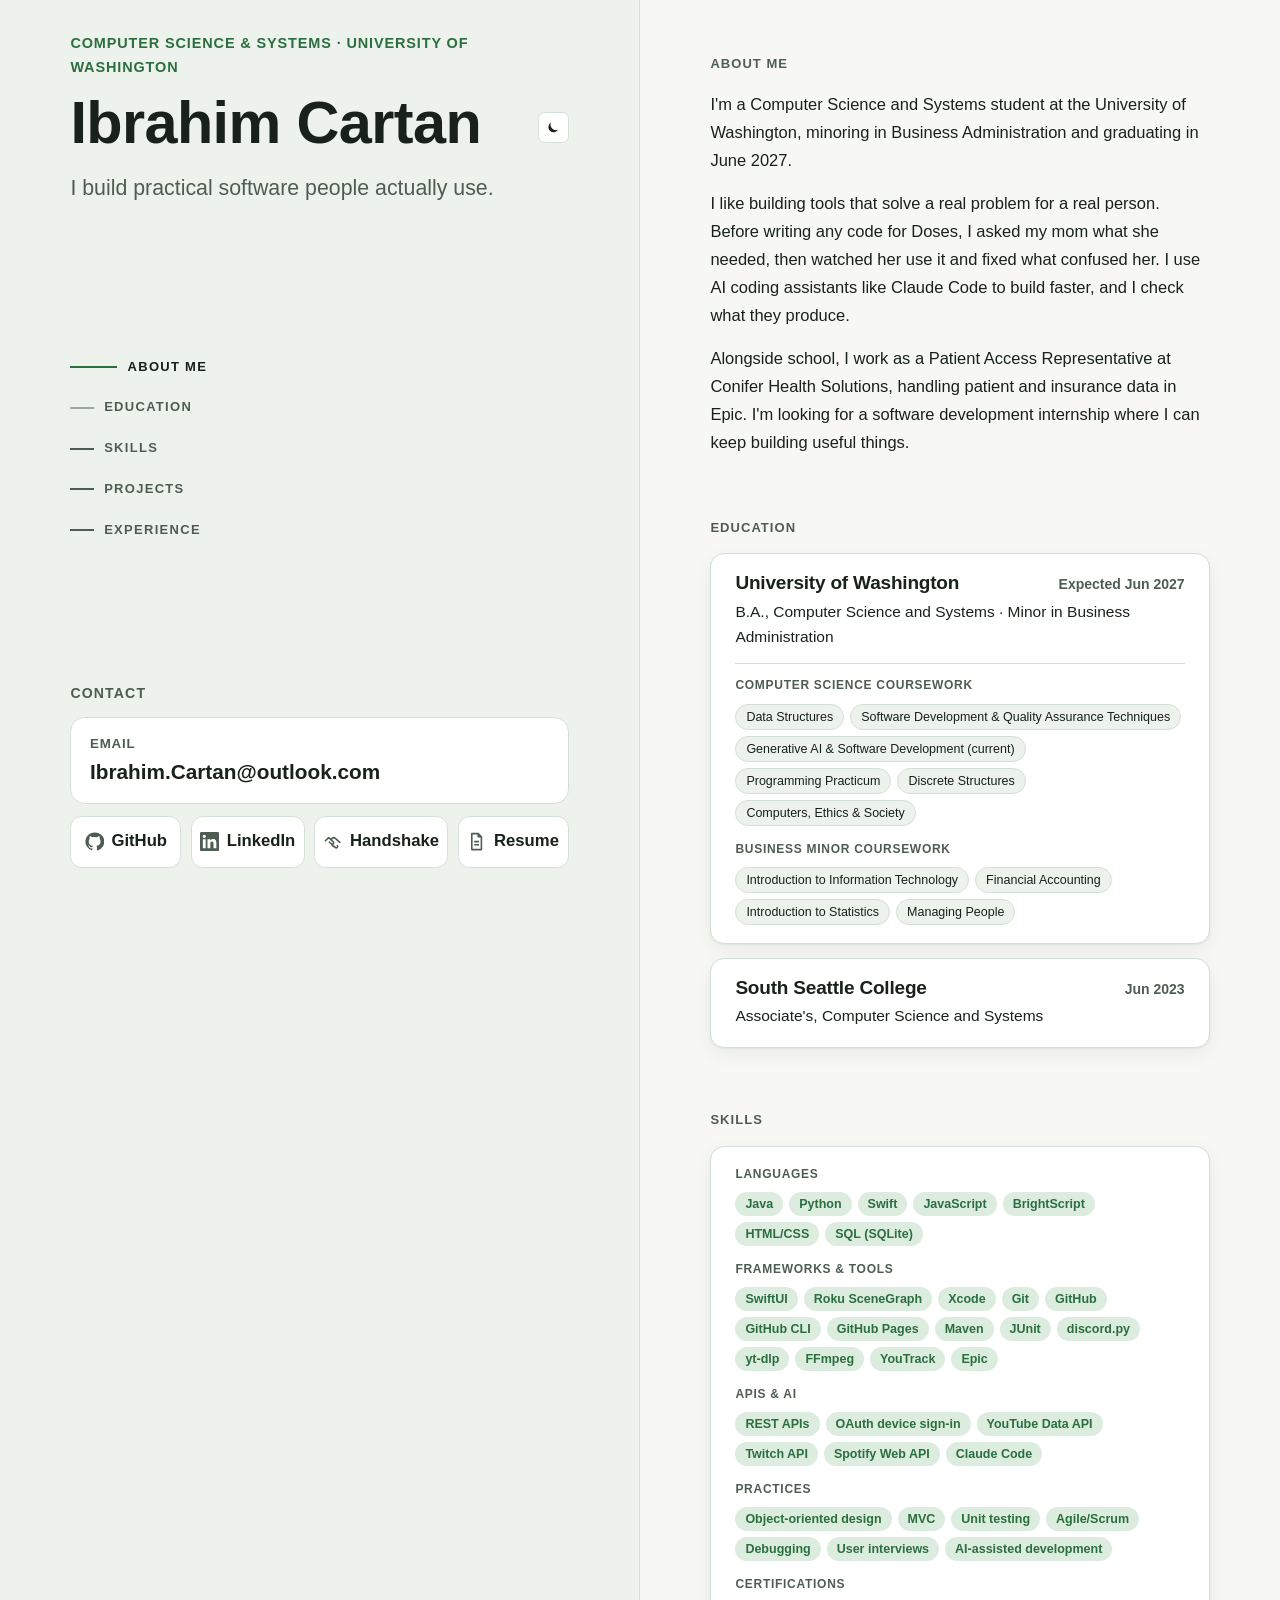
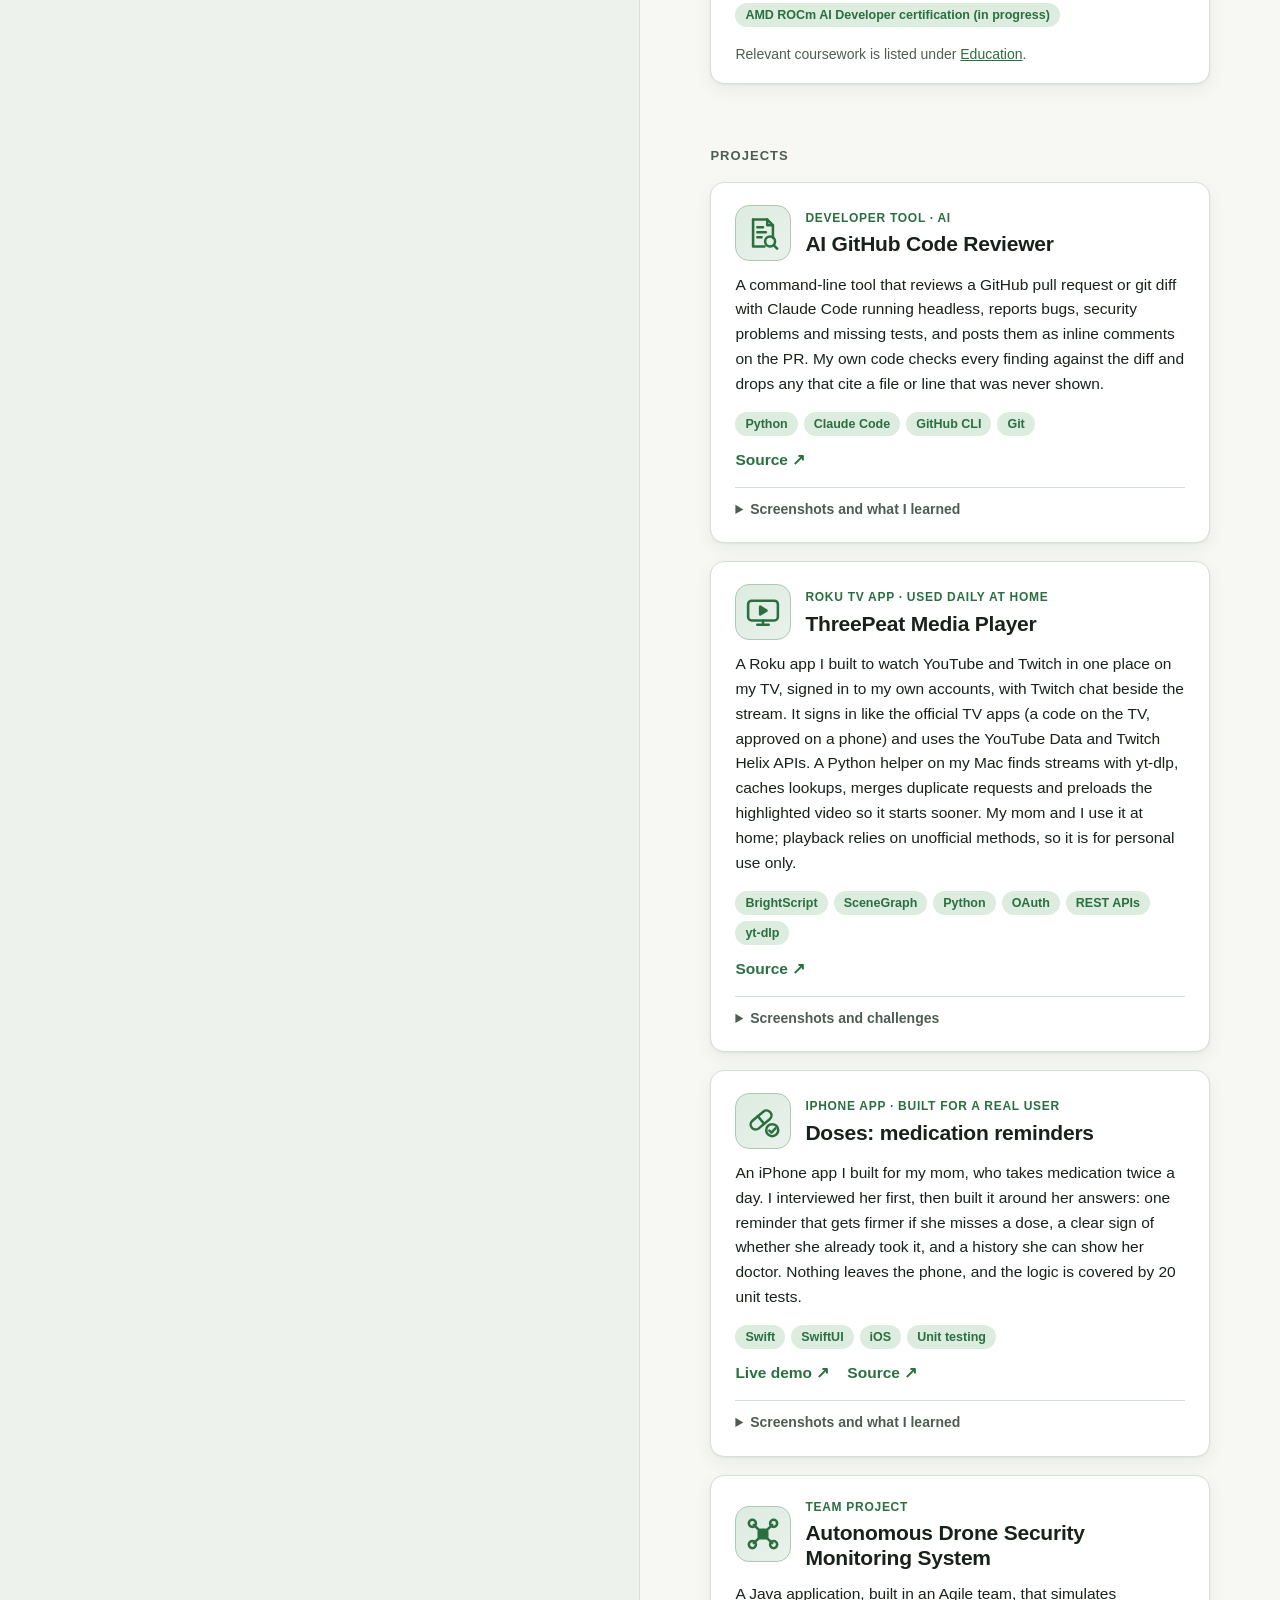
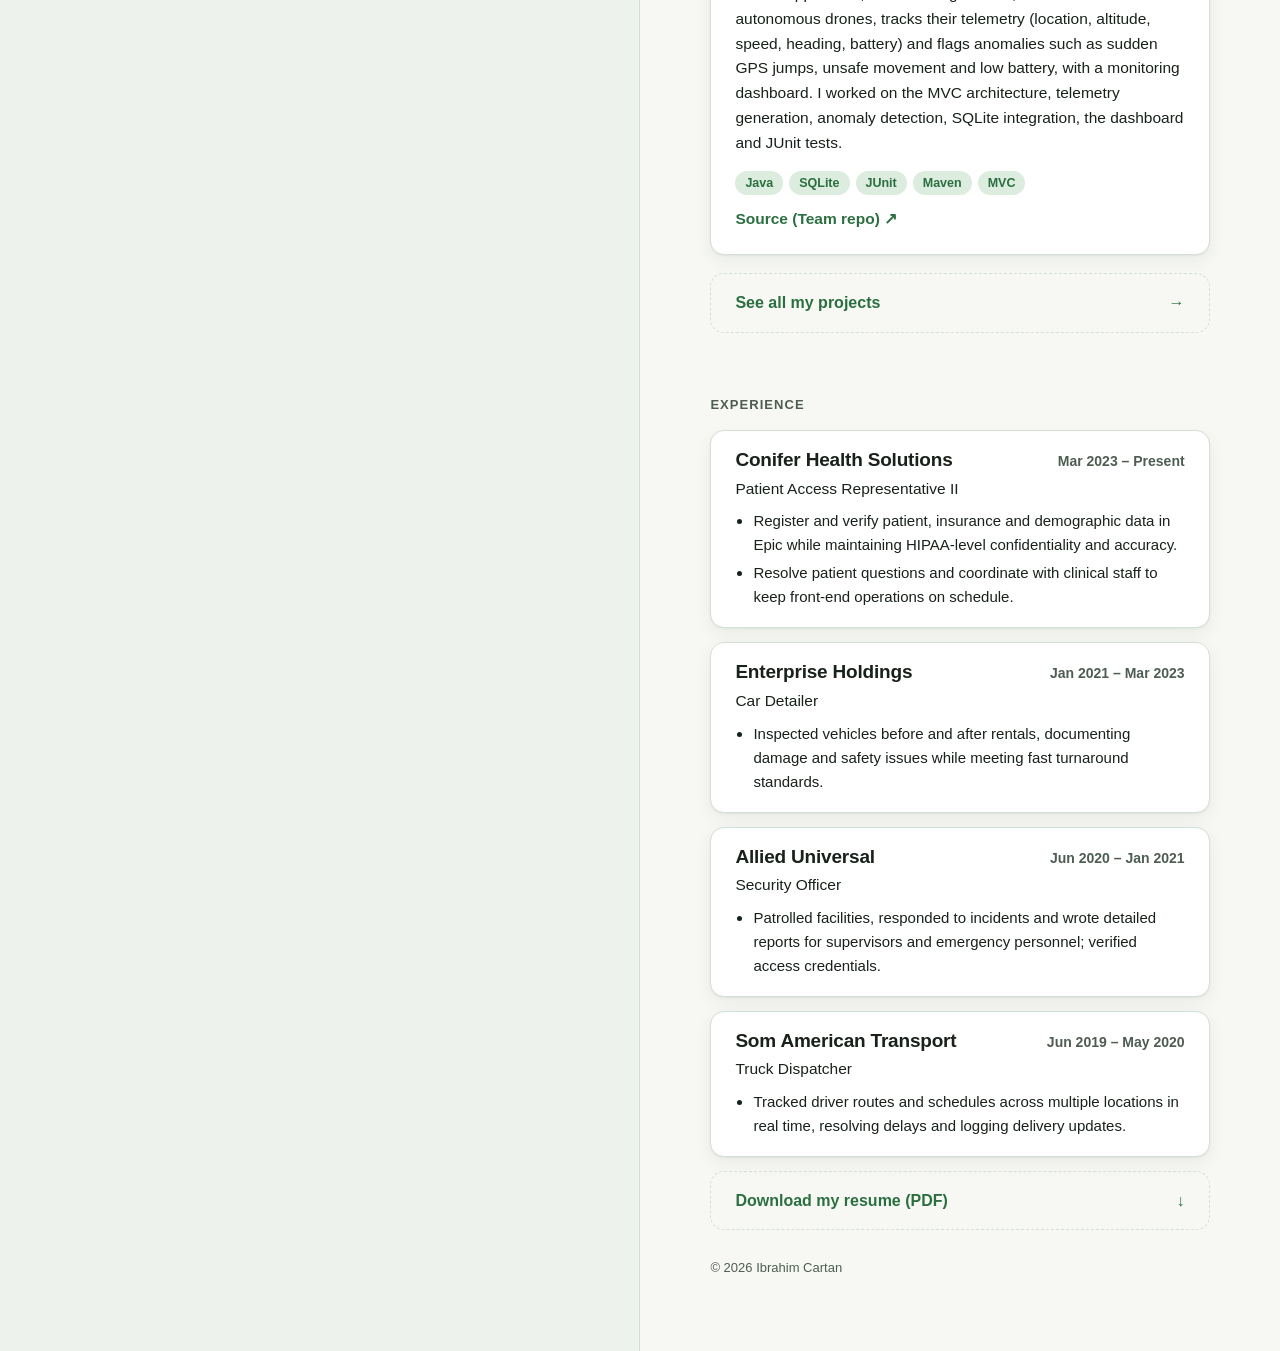
==== index.html @ 4ed74510 "Forest green color scheme and a soft cursor glow" ====
<!doctype html>
<html lang="en">
<head>
  <meta charset="utf-8">
  <meta name="viewport" content="width=device-width, initial-scale=1">
  <title>Ibrahim Cartan · Software Developer Portfolio</title>
  <meta name="description" content="Ibrahim Cartan, Computer Science and Systems student at the University of Washington. Projects: an AI GitHub code reviewer, a Roku app for YouTube and Twitch, an iPhone medication reminder app and more.">
  <link rel="icon" href="data:image/svg+xml,<svg xmlns='http://www.w3.org/2000/svg' viewBox='0 0 32 32'><rect width='32' height='32' rx='8' fill='%232b6f40'/><text x='16' y='22' font-family='Arial' font-weight='700' font-size='15' text-anchor='middle' fill='white'>IC</text></svg>">
  <script>
    // Apply saved theme before paint to avoid a flash.
    try { var t = localStorage.getItem("theme"); if (t) document.documentElement.dataset.theme = t; } catch (e) {}
  </script>
  <link rel="stylesheet" href="styles.css">
</head>
<body>
  <a class="skip" href="#main">Skip to content</a>

  <div class="layout">
    <!-- Left half: who I am and how to reach me -->
    <aside class="intro" aria-label="About Ibrahim Cartan">
      <div class="intro-inner">
        <header class="intro-head">
        <p class="eyebrow">Computer Science &amp; Systems · University of Washington</p>
        <div class="intro-top">
          <h1>Ibrahim Cartan</h1>
          <button class="theme-toggle" id="theme-toggle" type="button" aria-label="Switch color theme">
            <svg class="i-moon" viewBox="0 0 24 24" width="18" height="18" aria-hidden="true"><path fill="currentColor" d="M20 15.5A8.5 8.5 0 0 1 8.5 4a8.5 8.5 0 1 0 11.5 11.5z"/></svg>
            <svg class="i-sun" viewBox="0 0 24 24" width="18" height="18" aria-hidden="true"><circle cx="12" cy="12" r="4.5" fill="currentColor"/><g stroke="currentColor" stroke-width="2" stroke-linecap="round"><path d="M12 2v3M12 19v3M2 12h3M19 12h3M4.9 4.9 7 7M17 17l2.1 2.1M4.9 19.1 7 17M17 7l2.1-2.1"/></g></svg>
          </button>
        </div>
        <p class="lead">I build practical software people actually use.</p>
        </header>
        <div class="spacer" aria-hidden="true"></div>

        <nav class="toc" aria-label="Page contents">
          <ul>
            <li><a href="#about"><span class="toc-line" aria-hidden="true"></span>About Me</a></li>
            <li><a href="#education"><span class="toc-line" aria-hidden="true"></span>Education</a></li>
            <li><a href="#skills"><span class="toc-line" aria-hidden="true"></span>Skills</a></li>
            <li><a href="#projects"><span class="toc-line" aria-hidden="true"></span>Projects</a></li>
            <li><a href="#experience"><span class="toc-line" aria-hidden="true"></span>Experience</a></li>
          </ul>
        </nav>

        <div class="spacer spacer-fill" aria-hidden="true"></div>
        <section class="contact" aria-labelledby="contact-title">
          <h2 id="contact-title">Contact</h2>
          <button class="email-card" id="copy-email" type="button" title="Click to copy" aria-label="Copy email address Ibrahim.Cartan@outlook.com">
            <span class="label" id="email-label" aria-live="polite">Email</span>
            <span class="email" id="email-text">Ibrahim.Cartan@outlook.com</span>
          </button>
          <ul class="contact-links">
            <li><a href="https://github.com/IbrahimCart" target="_blank" rel="noopener">
              <svg viewBox="0 0 24 24" width="18" height="18" aria-hidden="true"><path fill="currentColor" d="M12 .5a11.5 11.5 0 0 0-3.64 22.41c.58.1.79-.25.79-.56v-2c-3.2.7-3.88-1.37-3.88-1.37-.52-1.33-1.28-1.69-1.28-1.69-1.04-.71.08-.7.08-.7 1.16.08 1.77 1.19 1.77 1.19 1.03 1.76 2.7 1.25 3.36.96.1-.75.4-1.25.73-1.54-2.56-.29-5.24-1.28-5.24-5.69 0-1.26.45-2.29 1.19-3.1-.12-.29-.52-1.46.11-3.05 0 0 .97-.31 3.17 1.18a11 11 0 0 1 5.77 0c2.2-1.49 3.17-1.18 3.17-1.18.63 1.59.23 2.76.11 3.05.74.81 1.19 1.84 1.19 3.1 0 4.42-2.69 5.39-5.25 5.68.41.36.78 1.06.78 2.14v3.17c0 .31.21.67.8.56A11.5 11.5 0 0 0 12 .5z"/></svg>
              GitHub</a></li>
            <li><a href="https://www.linkedin.com/in/ibrahimcartan/" target="_blank" rel="noopener">
              <svg viewBox="0 0 24 24" width="18" height="18" aria-hidden="true"><path fill="currentColor" d="M20.45 20.45h-3.56v-5.57c0-1.33-.02-3.04-1.85-3.04-1.85 0-2.14 1.45-2.14 2.94v5.67H9.35V9h3.41v1.56h.05c.48-.9 1.64-1.85 3.37-1.85 3.6 0 4.27 2.37 4.27 5.46v6.28zM5.34 7.43a2.06 2.06 0 1 1 0-4.13 2.06 2.06 0 0 1 0 4.13zM7.12 20.45H3.56V9h3.56v11.45zM22.22 0H1.77C.79 0 0 .77 0 1.73v20.54C0 23.23.79 24 1.77 24h20.45c.98 0 1.78-.77 1.78-1.73V1.73C24 .77 23.2 0 22.22 0z"/></svg>
              LinkedIn</a></li>
            <li><a href="https://app.joinhandshake.com/profiles/any5za" target="_blank" rel="noopener">
              <svg viewBox="0 0 24 24" width="18" height="18" aria-hidden="true"><path fill="none" stroke="currentColor" stroke-width="2" stroke-linecap="round" stroke-linejoin="round" d="M8 12.5l2.5 2.5a1.8 1.8 0 0 0 2.5-2.5L10 9.5l1.5-1.5a3 3 0 0 1 4 0L21 13M3 11l4-4 3 2.5M14 18l1.5 1.5a1.8 1.8 0 0 0 2.5-2.5M11 16l2 2"/></svg>
              Handshake</a></li>
            <li><a href="resume.pdf" id="resume-link" target="_blank" rel="noopener">
              <svg viewBox="0 0 24 24" width="18" height="18" aria-hidden="true"><path fill="none" stroke="currentColor" stroke-width="2" stroke-linejoin="round" d="M6 2h8l4 4v16H6zM14 2v4h4M9 12h6M9 16h6"/></svg>
              Resume</a></li>
          </ul>
        </section>

      </div>
    </aside>

    <!-- Right half: About Me, Education, Skills, Projects and Experience; scrolls -->
    <main class="content" id="main">
      <section class="section" id="about" aria-labelledby="about-title">
        <h2 class="section-title" id="about-title">About Me</h2>
        <div class="about">
          <p>I'm a Computer Science and Systems student at the University of Washington, minoring in Business Administration and graduating in June 2027.</p>
          <p>I like building tools that solve a real problem for a real person. Before writing any code for Doses, I asked my mom what she needed, then watched her use it and fixed what confused her. I use AI coding assistants like Claude Code to build faster, and I check what they produce.</p>
          <p>Alongside school, I work as a Patient Access Representative at Conifer Health Solutions, handling patient and insurance data in Epic. I'm looking for a software development internship where I can keep building useful things.</p>
        </div>
      </section>

      <section class="section" id="education" aria-labelledby="education-title">
        <h2 class="section-title" id="education-title">Education</h2>
        <article class="edu-card">
          <div class="edu-row"><h3>University of Washington</h3><span class="edu-date">Expected Jun 2027</span></div>
          <p class="edu-degree">B.A., Computer Science and Systems · Minor in Business Administration</p>
          <div class="coursework">
            <p class="coursework-label">Computer science coursework</p>
            <ul class="tags course-tags">
              <li>Data Structures</li>
              <li>Software Development &amp; Quality Assurance Techniques</li>
              <li>Generative AI &amp; Software Development (current)</li>
              <li>Programming Practicum</li>
              <li>Discrete Structures</li>
              <li>Computers, Ethics &amp; Society</li>
            </ul>
            <p class="coursework-label">Business minor coursework</p>
            <ul class="tags course-tags">
              <li>Introduction to Information Technology</li>
              <li>Financial Accounting</li>
              <li>Introduction to Statistics</li>
              <li>Managing People</li>
            </ul>
          </div>
        </article>
        <article class="edu-card">
          <div class="edu-row"><h3>South Seattle College</h3><span class="edu-date">Jun 2023</span></div>
          <p class="edu-degree">Associate's, Computer Science and Systems</p>
        </article>
      </section>

      <section class="section" id="skills" aria-labelledby="skills-title">
        <h2 class="section-title" id="skills-title">Skills</h2>
        <article class="edu-card skills-card">
          <p class="coursework-label">Languages</p>
          <ul class="tags"><li>Java</li><li>Python</li><li>Swift</li><li>JavaScript</li><li>BrightScript</li><li>HTML/CSS</li><li>SQL (SQLite)</li></ul>
          <p class="coursework-label">Frameworks &amp; tools</p>
          <ul class="tags"><li>SwiftUI</li><li>Roku SceneGraph</li><li>Xcode</li><li>Git</li><li>GitHub</li><li>GitHub CLI</li><li>GitHub Pages</li><li>Maven</li><li>JUnit</li><li>discord.py</li><li>yt-dlp</li><li>FFmpeg</li><li>YouTrack</li><li>Epic</li></ul>
          <p class="coursework-label">APIs &amp; AI</p>
          <ul class="tags"><li>REST APIs</li><li>OAuth device sign-in</li><li>YouTube Data API</li><li>Twitch API</li><li>Spotify Web API</li><li>Claude Code</li></ul>
          <p class="coursework-label">Practices</p>
          <ul class="tags"><li>Object-oriented design</li><li>MVC</li><li>Unit testing</li><li>Agile/Scrum</li><li>Debugging</li><li>User interviews</li><li>AI-assisted development</li></ul>
          <p class="coursework-label">Certifications</p>
          <ul class="tags"><li>AMD ROCm AI Developer certification (in progress)</li></ul>
          <p class="skills-note">Relevant coursework is listed under <a href="#education">Education</a>.</p>
        </article>
      </section>

      <section class="section" id="projects" aria-labelledby="projects-title">
      <h2 class="section-title" id="projects-title">Projects</h2>

      <article class="project">
        <header class="project-head">
          <span class="thumb" style="--icon: url(images/thumbs/code-reviewer.svg)" aria-hidden="true"></span>
          <div>
            <p class="kicker">Developer tool · AI</p>
            <h3>AI GitHub Code Reviewer</h3>
          </div>
        </header>
        <p>A command-line tool that reviews a GitHub pull request or git diff with Claude Code running headless, reports bugs, security problems and missing tests, and posts them as inline comments on the PR. My own code checks every finding against the diff and drops any that cite a file or line that was never shown.</p>
        <ul class="tags" aria-label="Built with"><li>Python</li><li>Claude Code</li><li>GitHub CLI</li><li>Git</li></ul>
        <p class="links">
          <a href="https://github.com/IbrahimCart/ai-code-reviewer" target="_blank" rel="noopener">Source ↗</a>
        </p>
        <details>
          <summary>Screenshots and what I learned</summary>
          <div class="details-body">
            <div class="gallery" data-gallery>
              <figure class="slide active"><img src="images/review-terminal.jpg" alt="Terminal running python3 -m reviewer --pr 1: it fetches the pull request, skips the lockfile, asks Claude to review two files, and prints Changes requested with seven findings, two critical, two high and three medium, starting with SQL injection, path traversal and a hardcoded API key" loading="lazy"><figcaption>Real output from a run on November 12, 2026: one command reviewed the pull request in 14 seconds and found 7 problems.</figcaption></figure>
              <figure class="slide"><img src="images/review-summary.jpg" alt="Real screenshot of the review the tool posted on a GitHub pull request: the heading AI Code Review, Changes requested, a short summary, and three findings rated critical, medium and low, each with a file and line and a suggested fix" loading="lazy"><figcaption>Real screenshot: the review the tool posted on a practice pull request, with three findings ranked by severity.</figcaption></figure>
              <figure class="slide"><img src="images/review-real-pr.jpg" alt="Real screenshot of two review comments posted by the tool on a GitHub pull request: a critical SQL injection finding and a medium finding about a connection that is never closed" loading="lazy"><figcaption>Real screenshot: each finding is also posted as an inline comment on the exact line.</figcaption></figure>
              <figure class="slide"><img src="images/review-tests.jpg" alt="Real screenshot of the Suggested tests checklist at the end of the review, with four test cases, and a footer saying the review took 10.3 seconds" loading="lazy"><figcaption>Real screenshot: it suggests test cases for the change. The whole review took 10.3 seconds.</figcaption></figure>
            </div>
            <p><strong>What I learned:</strong> keeping the model's job small, one call with no tools, made it easy to tell whether a bad review was the model's fault or my code's. Structured output was not enough on its own: the model can return valid JSON that points at a line that does not exist, so the checks mattered as much as the prompt.</p>
          </div>
        </details>
      </article>

      <article class="project">
        <header class="project-head">
          <span class="thumb" style="--icon: url(images/thumbs/threepeat.svg)" aria-hidden="true"></span>
          <div>
            <p class="kicker">Roku TV app · Used daily at home</p>
            <h3>ThreePeat Media Player</h3>
          </div>
        </header>
        <p>A Roku app I built to watch YouTube and Twitch in one place on my TV, signed in to my own accounts, with Twitch chat beside the stream. It signs in like the official TV apps (a code on the TV, approved on a phone) and uses the YouTube Data and Twitch Helix APIs. A Python helper on my Mac finds streams with yt-dlp, caches lookups, merges duplicate requests and preloads the highlighted video so it starts sooner. My mom and I use it at home; playback relies on unofficial methods, so it is for personal use only.</p>
        <ul class="tags" aria-label="Built with"><li>BrightScript</li><li>SceneGraph</li><li>Python</li><li>OAuth</li><li>REST APIs</li><li>yt-dlp</li></ul>
        <p class="links">
          <a href="https://github.com/IbrahimCart/ThreePeat-Media-Player" target="_blank" rel="noopener">Source ↗</a>
        </p>
        <details>
          <summary>Screenshots and challenges</summary>
          <div class="details-body">
            <div class="gallery" data-gallery>
              <figure class="slide active"><img src="images/threepeat/start-youtube.jpg" alt="Real screenshot of the ThreePeat start screen on a TV: the heading What are we watching? with the YouTube button highlighted in red and a Twitch button beside it" loading="lazy"><figcaption>Real screenshot from the TV: the start screen, with YouTube selected.</figcaption></figure>
              <figure class="slide"><img src="images/threepeat/start-twitch.jpg" alt="Real screenshot of the same start screen with the Twitch button highlighted in purple" loading="lazy"><figcaption>Real screenshot: moving to Twitch changes the screen's color to match.</figcaption></figure>
              <figure class="slide"><img src="images/threepeat/search-results.jpg" alt="Real screenshot of YouTube search results for NASA in a 4 by 3 grid of thumbnails, each with a title, channel name and upload date" loading="lazy"><figcaption>Real screenshot: YouTube search results in a 4-by-3 grid, with channel names and upload dates.</figcaption></figure>
              <figure class="slide"><img src="images/threepeat/sidebar-menu.jpg" alt="Real screenshot of the YouTube sidebar open over the results, listing Home, Subscriptions, Search, History, Liked videos, Playlists and Sign out" loading="lazy"><figcaption>Real screenshot: the sidebar for moving between YouTube pages.</figcaption></figure>
            </div>
            <p><strong>Challenges and how I solved them:</strong> YouTube's official API doesn't hand out video streams, and its stream links only work from the network that asked for them. I solved that with a small Python helper on the same home network that finds each stream with yt-dlp and passes it to the Roku. Fast scrolling could have started a lookup for every tile, so the helper caches results, lets duplicate requests share one lookup and runs at most two preloads at a time. And when the browser login it reads goes stale, it renews it and retries instead of showing an empty feed.</p>
          </div>
        </details>
      </article>

      <article class="project">
        <header class="project-head">
          <span class="thumb" style="--icon: url(images/thumbs/doses.svg)" aria-hidden="true"></span>
          <div>
            <p class="kicker">iPhone app · Built for a real user</p>
            <h3>Doses: medication reminders</h3>
          </div>
        </header>
        <p>An iPhone app I built for my mom, who takes medication twice a day. I interviewed her first, then built it around her answers: one reminder that gets firmer if she misses a dose, a clear sign of whether she already took it, and a history she can show her doctor. Nothing leaves the phone, and the logic is covered by 20 unit tests.</p>
        <ul class="tags" aria-label="Built with"><li>Swift</li><li>SwiftUI</li><li>iOS</li><li>Unit testing</li></ul>
        <p class="links">
          <a href="doses-demo/">Live demo ↗</a>
          <a href="https://github.com/IbrahimCart/dose-reminder" target="_blank" rel="noopener">Source ↗</a>
        </p>
        <details>
          <summary>Screenshots and what I learned</summary>
          <div class="details-body">
            <div class="gallery" data-gallery>
              <figure class="slide active"><img src="images/doses-today.png" alt="Two real screenshots of the Doses Today screen: on the left a Morning card with a green I took it late button and an Evening card not yet due, on the right confetti falling across the whole screen after a dose was recorded" loading="lazy"><figcaption>Real screenshots: Today, with the green button, and the confetti that falls when a dose is recorded.</figcaption></figure>
              <figure class="slide"><img src="images/doses-settings.png" alt="Two real screenshots of Doses: the Settings screen listing the Morning and Evening reminders with on/off switches and an Add a reminder button, and the editor for one reminder with a name, a time and a delete button" loading="lazy"><figcaption>Real screenshots: Settings lists the reminders, and the editor lets you rename, retime or delete one.</figcaption></figure>
              <figure class="slide"><img src="images/doses-history.png" alt="Real screenshot of the Doses History screen showing a Morning dose on Nov 2 recorded late" loading="lazy"><figcaption>Real screenshot: History lists each dose and flags the late ones.</figcaption></figure>
            </div>
            <p><strong>What I learned:</strong> when I watched my mom use it, she tapped "I took it" by accident and could not see how to take it back, because the small red Undo text did not look like a button. I made it a full-width "Undo" button. Something that looks obvious to me is not obvious to others, so next time I would test with her from the start. She told me it helped her keep track of her doses and that the reminders came at the right times.</p>
          </div>
        </details>
      </article>

      <article class="project">
        <header class="project-head">
          <span class="thumb" style="--icon: url(images/thumbs/drone.svg)" aria-hidden="true"></span>
          <div>
            <p class="kicker">Team project</p>
            <h3>Autonomous Drone Security Monitoring System</h3>
          </div>
        </header>
        <p>A Java application, built in an Agile team, that simulates autonomous drones, tracks their telemetry (location, altitude, speed, heading, battery) and flags anomalies such as sudden GPS jumps, unsafe movement and low battery, with a monitoring dashboard. I worked on the MVC architecture, telemetry generation, anomaly detection, SQLite integration, the dashboard and JUnit tests.</p>
        <ul class="tags" aria-label="Built with"><li>Java</li><li>SQLite</li><li>JUnit</li><li>Maven</li><li>MVC</li></ul>
        <p class="links">
          <a href="https://github.com/PNDubs/autonomous-drone-simulation" target="_blank" rel="noopener">Source (Team repo) ↗</a>
        </p>
      </article>

      <a class="all-projects" href="projects.html">
        <span>See all my projects</span>
        <span class="all-projects-arrow" aria-hidden="true">→</span>
      </a>
      </section>

      <section class="section" id="experience" aria-labelledby="experience-title">
        <h2 class="section-title" id="experience-title">Experience</h2>
        <article class="edu-card job">
          <div class="edu-row"><h3>Conifer Health Solutions</h3><span class="edu-date">Mar 2023 – Present</span></div>
          <p class="edu-degree">Patient Access Representative II</p>
          <ul class="job-points"><li>Register and verify patient, insurance and demographic data in Epic while maintaining HIPAA-level confidentiality and accuracy.</li><li>Resolve patient questions and coordinate with clinical staff to keep front-end operations on schedule.</li></ul>
        </article>
        <article class="edu-card job">
          <div class="edu-row"><h3>Enterprise Holdings</h3><span class="edu-date">Jan 2021 – Mar 2023</span></div>
          <p class="edu-degree">Car Detailer</p>
          <ul class="job-points"><li>Inspected vehicles before and after rentals, documenting damage and safety issues while meeting fast turnaround standards.</li></ul>
        </article>
        <article class="edu-card job">
          <div class="edu-row"><h3>Allied Universal</h3><span class="edu-date">Jun 2020 – Jan 2021</span></div>
          <p class="edu-degree">Security Officer</p>
          <ul class="job-points"><li>Patrolled facilities, responded to incidents and wrote detailed reports for supervisors and emergency personnel; verified access credentials.</li></ul>
        </article>
        <article class="edu-card job">
          <div class="edu-row"><h3>Som American Transport</h3><span class="edu-date">Jun 2019 – May 2020</span></div>
          <p class="edu-degree">Truck Dispatcher</p>
          <ul class="job-points"><li>Tracked driver routes and schedules across multiple locations in real time, resolving delays and logging delivery updates.</li></ul>
        </article>
        <a class="all-projects" href="resume.pdf" target="_blank" rel="noopener">
          <span>Download my resume (PDF)</span>
          <span class="all-projects-arrow" aria-hidden="true">↓</span>
        </a>
      </section>


      <p class="footnote">© <span id="year">2026</span> Ibrahim Cartan</p>
    </main>
  </div>

  <script src="script.js"></script>
</body>
</html>
---- styles.css ----
:root {
  --bg: #f7f8f4;
  --panel: #edf2ec;
  --surface: #ffffff;
  --text: #18211a;
  --muted: #4e5d52;
  --border: #d3e0d5;
  --accent: #2b6f40;
  --accent-text: #ffffff;
  --accent-soft: #dcecdf;
  --shadow: 0 1px 2px rgba(16, 32, 20, .05), 0 6px 18px rgba(16, 32, 20, .06);
  color-scheme: light;
}
@media (prefers-color-scheme: dark) {
  :root:not([data-theme="light"]) {
    --bg: #0f1611; --panel: #131c16; --surface: #18231c; --text: #e4eee6; --muted: #9bb0a1;
    --border: #26382c; --accent: #6fcf8a; --accent-text: #08130b; --accent-soft: #1c3324;
    --shadow: 0 1px 2px rgba(0, 0, 0, .4), 0 6px 18px rgba(0, 0, 0, .25);
    color-scheme: dark;
  }
}
:root[data-theme="dark"] {
  --bg: #0f1611; --panel: #131c16; --surface: #18231c; --text: #e4eee6; --muted: #9bb0a1;
  --border: #26382c; --accent: #6fcf8a; --accent-text: #08130b; --accent-soft: #1c3324;
  --shadow: 0 1px 2px rgba(0, 0, 0, .4), 0 6px 18px rgba(0, 0, 0, .25);
  color-scheme: dark;
}

* { box-sizing: border-box; }
html { scroll-behavior: smooth; }
body {
  margin: 0; background: var(--bg); color: var(--text);
  font: 16px/1.6 -apple-system, BlinkMacSystemFont, "Segoe UI", Inter, Roboto, Helvetica, Arial, sans-serif;
  -webkit-font-smoothing: antialiased;
}
a { color: var(--accent); }
img { max-width: 100%; display: block; }
h1, h2, h3 { line-height: 1.2; margin: 0; letter-spacing: -.01em; }
p { margin: 0 0 1em; }
[hidden] { display: none !important; }
:focus-visible { outline: 3px solid var(--accent); outline-offset: 2px; }
.skip { position: absolute; left: -999px; top: 8px; background: var(--accent); color: var(--accent-text); padding: 8px 12px; border-radius: 6px; z-index: 20; }
.skip:focus { left: 8px; }

/* Two halves */
.layout { display: grid; grid-template-columns: 1fr 1fr; min-height: 100vh; }

/* Left half: fixed while the projects scroll.
   Everything inside is sized in em, so text, gaps and buttons all scale together
   from one base size that follows the window's height (and width, so lines don't over-wrap). */
.intro { background: var(--panel); border-right: 1px solid var(--border); }
.intro-inner {
  font-size: clamp(14px, min(2.6vh, 1.45vw), 19px);
  position: sticky; top: 0; height: 100vh; overflow-y: auto;
  display: flex; flex-direction: column; justify-content: center;
  padding: clamp(1em, 3.6vh, 3em) clamp(32px, 5.5vw, 96px); max-width: 720px; margin: 0 auto;
}
.intro-top { display: flex; justify-content: space-between; align-items: center; gap: 1em; margin-bottom: clamp(.08em, 1vh, .2em); }
.eyebrow { color: var(--accent); font-weight: 600; font-size: .78em; letter-spacing: .06em; text-transform: uppercase; margin: 0 0 .6em; }
.intro h1 { font-size: 3.2em; margin-bottom: clamp(.08em, 1vh, .2em); }
.lead { font-size: 1.15em; color: var(--muted); margin: 0; }
.intro h2 { font-size: .76em; text-transform: uppercase; letter-spacing: .08em; color: var(--muted); margin-bottom: clamp(.8em, 1.6vh, 1.4em); }
/* The two gaps around the contents list share the spare height equally,
   so the list sits exactly halfway between the name and Contact (docked at the bottom). */
.spacer, .spacer-fill { flex: 1 1 0; height: auto; min-height: 1.4em; }
/* Contents list: a line that grows and lights up for the hovered or current section */
.toc ul { list-style: none; margin: 0; padding: 0; }
.toc li + li { margin-top: clamp(.2em, .8vh, .5em); }
.toc a { display: inline-flex; align-items: center; gap: .8em; padding: .25em 0; color: var(--muted); text-decoration: none; font-size: .7em; font-weight: 700; text-transform: uppercase; letter-spacing: .1em; }
.toc-line { display: inline-block; width: 1.8em; height: 2px; background: currentColor; opacity: .5; transition: width .2s, opacity .2s; }
.toc a:hover, .toc a[aria-current="true"] { color: var(--text); }
.toc a:hover .toc-line, .toc a[aria-current="true"] .toc-line { width: 3.6em; opacity: 1; }
.toc a[aria-current="true"] .toc-line { background: var(--accent); }

.theme-toggle { flex: none; width: 2.3em; height: 2.3em; border-radius: .5em; border: 1px solid var(--border); background: var(--surface); color: var(--text); cursor: pointer; display: grid; place-items: center; }
.theme-toggle svg { width: 1.1em; height: 1.1em; }
.theme-toggle:hover { border-color: var(--accent); }
.i-sun { display: none; }
:root[data-theme="dark"] .i-sun { display: block; }
:root[data-theme="dark"] .i-moon { display: none; }
@media (prefers-color-scheme: dark) {
  :root:not([data-theme="light"]) .i-sun { display: block; }
  :root:not([data-theme="light"]) .i-moon { display: none; }
}

.email-card { display: flex; flex-direction: column; align-items: flex-start; width: 100%; padding: .8em 1em; background: var(--surface); border: 1px solid var(--border); border-radius: .8em; margin-bottom: clamp(.6em, 1.2vh, 1em); font: inherit; color: var(--text); text-align: left; cursor: pointer; }
.email-card:hover { border-color: var(--accent); }
.email-card:hover .email { color: var(--accent); text-decoration: underline; text-underline-offset: .2em; }
.label { display: block; font-size: .72em; text-transform: uppercase; letter-spacing: .06em; color: var(--muted); font-weight: 600; margin: 0 0 .1em; }
.label.copied { color: var(--accent); }
.email { display: block; font-size: 1.12em; font-weight: 700; margin: 0; overflow-wrap: anywhere; }
.contact-links { list-style: none; padding: 0; margin: 0; display: grid; grid-template-columns: repeat(4, 1fr); gap: .5em; }
.contact-links a { display: flex; align-items: center; justify-content: center; gap: .45em; padding: .7em .5em; white-space: nowrap; border: 1px solid var(--border); border-radius: .7em; background: var(--surface); color: var(--text); text-decoration: none; font-weight: 600; font-size: .9em; }
.contact-links a:hover { border-color: var(--accent); color: var(--accent); }
.contact-links svg { flex: none; width: 1.15em; height: 1.15em; color: var(--muted); }
.contact-links a:hover svg { color: var(--accent); }
.footnote { margin: 28px 0 0; font-size: 13px; color: var(--muted); }

/* Right half: project list */
.content { padding: 56px clamp(32px, 5.5vw, 96px) 72px; }
.content > * { max-width: 640px; margin-inline: auto; }
.section { scroll-margin-top: 40px; }
.section + .section { margin-top: 64px; }
.section-title { font-size: 13px; text-transform: uppercase; letter-spacing: .08em; color: var(--muted); margin-bottom: 18px; }
.about p { font-size: 16.5px; line-height: 1.7; margin: 0; }
.about p + p { margin-top: .9em; }
.edu-card { background: var(--surface); border: 1px solid var(--border); border-radius: 14px; padding: 18px 24px; margin-bottom: 14px; box-shadow: var(--shadow); }
.edu-row { display: flex; justify-content: space-between; align-items: baseline; gap: 12px; flex-wrap: wrap; }
.edu-card h3 { font-size: 19px; }
.edu-date { font-size: 14px; color: var(--muted); font-weight: 600; white-space: nowrap; }
.edu-degree { margin: 4px 0 0; font-size: 15.5px; }
.coursework { margin-top: 14px; padding-top: 12px; border-top: 1px solid var(--border); }
.coursework-label { margin: 0 0 8px; font-size: 12px; font-weight: 700; letter-spacing: .06em; text-transform: uppercase; color: var(--muted); }
.tags.course-tags li { background: var(--panel); color: var(--text); border: 1px solid var(--border); font-weight: 500; }
.course-tags + .coursework-label, .skills-card .tags + .coursework-label { margin-top: 14px; }
/* Skills and Experience reuse the education card */
.skills-card .tags { margin-bottom: 0; }
.skills-note { margin: 16px 0 0; font-size: 14px; color: var(--muted); }
.job-points { margin: 8px 0 0; padding-left: 1.2em; font-size: 15px; }
.job-points li + li { margin-top: 4px; }
.tags.course-tags:last-child { margin-bottom: 0; }
.project { background: var(--surface); border: 1px solid var(--border); border-radius: 14px; padding: 22px 24px; margin-bottom: 18px; box-shadow: var(--shadow); transition: border-color .15s; }
.project:hover { border-color: color-mix(in srgb, var(--accent) 45%, var(--border)); }
.kicker { color: var(--accent); font-size: 12px; font-weight: 600; text-transform: uppercase; letter-spacing: .06em; margin: 0 0 3px; }
.project h3 { font-size: 21px; }
.project > p { font-size: 15.5px; color: var(--text); }
.tags { list-style: none; padding: 0; margin: 0 0 12px; display: flex; flex-wrap: wrap; gap: 6px; }
.tags li { background: var(--accent-soft); color: var(--accent); border-radius: 999px; padding: 2px 10px; font-size: 12.5px; font-weight: 600; }
.links { display: flex; flex-wrap: wrap; gap: 6px 18px; margin: 0; font-size: 14.5px; font-weight: 600; }
.links a { text-decoration: none; }
.links a:hover { text-decoration: underline; }

details { margin-top: 14px; border-top: 1px solid var(--border); padding-top: 10px; }
summary { cursor: pointer; font-size: 14px; font-weight: 600; color: var(--muted); }
summary:hover { color: var(--text); }
.details-body { padding-top: 14px; font-size: 15px; }
.details-body p:last-child { margin-bottom: 0; }
.gallery { margin-bottom: 14px; }
.slide { display: none; margin: 0; }
.slide.active { display: block; }
.slide img { width: 100%; border-radius: 10px; border: 1px solid var(--border); background: #fff; cursor: zoom-in; transition: border-color .15s; }
.slide figcaption { font-size: 13.5px; color: var(--muted); margin-top: 8px; }
.gallery-nav { display: flex; justify-content: center; gap: 4px; margin-top: 6px; }
.gallery-nav button { width: 24px; height: 24px; padding: 0; border: 0; background: none; cursor: pointer; display: grid; place-items: center; }
.gallery-nav button::before { content: ""; width: 9px; height: 9px; border-radius: 50%; background: var(--border); }
.gallery-nav button[aria-current="true"]::before { background: var(--accent); }
.slide img:hover { border-color: var(--accent); }

/* Enlarged screenshot viewer: opens when a screenshot is clicked */
.viewer { width: min(1400px, 96vw); height: 94vh; max-width: none; max-height: none; padding: 0; border: 1px solid var(--border); border-radius: 16px; background: var(--surface); color: var(--text); box-shadow: 0 24px 80px rgba(0, 0, 0, .45); overflow: hidden; }
.viewer[open] { display: flex; flex-direction: column; }
.viewer::backdrop { background: rgba(6, 16, 9, .72); backdrop-filter: blur(3px); }
.viewer-head, .viewer-foot { display: flex; align-items: center; gap: 12px; padding: 12px 16px 12px 22px; flex: none; }
.viewer-head { border-bottom: 1px solid var(--border); }
.viewer-foot { border-top: 1px solid var(--border); justify-content: space-between; padding: 10px 16px; }
.viewer-title { margin: 0; font-size: 15px; font-weight: 700; flex: 1; min-width: 0; overflow: hidden; text-overflow: ellipsis; white-space: nowrap; }
.viewer-count { font-size: 13.5px; color: var(--muted); font-variant-numeric: tabular-nums; }
/* The whole screenshot always fits: the frame takes the space left after the caption,
   and the image scales down (never up) to fit inside it, so nothing scrolls */
.viewer-body { flex: 1; min-height: 0; margin: 0; display: flex; flex-direction: column; padding: 18px clamp(12px, 2.5vw, 32px) 16px; }
.viewer-frame { flex: 1; min-height: 0; display: flex; align-items: center; justify-content: center; }
.viewer-frame img { display: block; max-width: 100%; max-height: 100%; width: auto; height: auto; object-fit: contain; border-radius: 10px; border: 1px solid var(--border); background: #fff; }
.viewer-body figcaption { flex: none; max-width: 760px; margin: 12px auto 0; text-align: center; font-size: 15px; color: var(--muted); }
.viewer button { font: inherit; color: var(--text); background: var(--panel); border: 1px solid var(--border); border-radius: 10px; cursor: pointer; }
.viewer button:hover:not(:disabled) { border-color: var(--accent); color: var(--accent); }
.viewer button:disabled { opacity: .4; cursor: default; }
.viewer .viewer-close { width: 36px; height: 36px; font-size: 20px; line-height: 1; display: grid; place-items: center; }
.viewer .viewer-step { padding: 8px 16px; font-size: 14.5px; font-weight: 600; }
html.viewer-open { overflow: hidden; }
@media (max-width: 600px) {
  .viewer { width: 100vw; height: 100dvh; border-radius: 0; border: 0; }
  .viewer .viewer-step { padding: 8px 12px; }
}

/* Phones and narrow windows: stack the halves */
@media (max-width: 900px) {
  .layout { grid-template-columns: 1fr; }
  .intro { border-right: 0; border-bottom: 1px solid var(--border); }
  .intro-inner { font-size: 16px; position: static; height: auto; overflow: visible; max-width: 680px; margin: 0 auto; padding: 40px 24px 32px; }
  .intro h1 { font-size: 2.6em; }
  .spacer, .spacer-fill { flex: none; height: 1.8em; min-height: 0; }
  .content { max-width: 680px; margin: 0 auto; padding: 36px 24px 56px; }
  .toc ul { display: flex; flex-wrap: wrap; gap: 8px 22px; }
  .toc li + li { margin-top: 0; }
  .toc-line { display: none; }
  .section + .section { margin-top: 48px; }
}
@media (max-width: 480px) {
  .intro-inner { padding: 32px 16px 28px; }
  .content { padding: 28px 16px 48px; }
  .edu-card { padding: 16px; }
  .project { padding: 18px 16px; }
  .contact-links { grid-template-columns: 1fr 1fr; }
  .contact-links a { justify-content: flex-start; padding: 10px 14px; }
  .email { font-size: 1em; }
}
@media (prefers-reduced-motion: reduce) { html { scroll-behavior: auto; } }

/* Mid-width two-column windows: the four contact buttons are narrow, so drop their icons */
@media (min-width: 901px) and (max-width: 1180px) {
  .contact-links svg { display: none; }
}

/* Link from the home page to the full project list */
.all-projects { display: flex; align-items: center; justify-content: space-between; gap: 12px; margin-top: 4px; padding: 16px 24px; border: 1px dashed var(--border); border-radius: 14px; color: var(--accent); font-weight: 700; font-size: 16px; text-decoration: none; }
.all-projects:hover { border-style: solid; border-color: var(--accent); background: var(--accent-soft); }
.all-projects-arrow { transition: transform .15s; }
.all-projects:hover .all-projects-arrow { transform: translateX(4px); }

/* All projects page */
.page { max-width: 1240px; margin: 0 auto; padding: 48px clamp(24px, 4vw, 56px) 64px; }
/* Two cards per row on wide screens, one on narrow ones; links sit at the bottom of each card */
.project-grid { display: grid; grid-template-columns: repeat(auto-fill, minmax(min(100%, 460px), 1fr)); gap: 20px; align-items: stretch; }
.project-grid .project { margin: 0; display: flex; flex-direction: column; }
.project-grid .project > .links { margin-top: auto; padding-top: 4px; }
.page-top { display: flex; justify-content: space-between; align-items: center; gap: 16px; margin-bottom: 28px; }
.back { font-weight: 600; text-decoration: none; }
.back:hover { text-decoration: underline; }
.page h1 { font-size: clamp(30px, 5vw, 42px); margin-bottom: 8px; }
.page-intro { color: var(--muted); margin-bottom: 32px; }
.project-meta { font-size: 13.5px; color: var(--muted); font-weight: 600; margin: 3px 0 0; }
.page .footnote { text-align: center; margin-top: 40px; }
@media (max-width: 480px) { .page { padding: 32px 16px 48px; } .project-meta { margin-top: 2px; } }
.project > .tags:last-child { margin-bottom: 0; }

/* Project thumbnails: a small colored tile beside each project's title */
.project-head { display: flex; align-items: center; gap: 14px; margin-bottom: 12px; }
.project-head > div { min-width: 0; }
.project-head .thumb { position: relative; width: 56px; height: 56px; flex: none; border-radius: 14px; border: 1px solid color-mix(in srgb, var(--accent) 22%, var(--border)); background: linear-gradient(140deg, var(--accent-soft), color-mix(in srgb, var(--accent) 10%, var(--surface))); transition: transform .25s ease, border-color .25s ease; }
/* The symbol is a mask filled with the theme's accent color, so it follows light/dark mode */
.project-head .thumb::before { content: ""; position: absolute; inset: 10px; background: var(--accent); -webkit-mask: var(--icon) center / contain no-repeat; mask: var(--icon) center / contain no-repeat; }
.project:hover .project-head .thumb { border-color: var(--accent); transform: rotate(-5deg) scale(1.06); }
@media (max-width: 480px) {
  .project-head { gap: 12px; }
  .project-head .thumb { width: 46px; height: 46px; border-radius: 12px; }
  .project-head .thumb::before { inset: 8px; }
}
@media (prefers-reduced-motion: reduce) { .project-head .thumb { transition: none; } .project:hover .project-head .thumb { transform: none; } }

/* Clickable boxes get a soft blue glow on hover */
.email-card, .contact-links a, .theme-toggle, .all-projects, .slide img, .viewer button { transition: border-color .15s, box-shadow .15s, color .15s, background-color .15s; }
.email-card:hover, .contact-links a:hover, .theme-toggle:hover, .all-projects:hover, .slide img:hover, .viewer button:hover:not(:disabled) {
  box-shadow: 0 0 0 3px color-mix(in srgb, var(--accent) 18%, transparent), 0 0 16px color-mix(in srgb, var(--accent) 28%, transparent);
}

/* Small soft glow that follows the mouse and fades out when it stops (added by script.js) */
.cursor-glow { position: fixed; left: -150px; top: -150px; width: 300px; height: 300px; border-radius: 50%; pointer-events: none; z-index: 30; background: radial-gradient(circle, color-mix(in srgb, var(--accent) 11%, transparent) 0%, color-mix(in srgb, var(--accent) 5%, transparent) 40%, transparent 70%); opacity: 0; transition: opacity .9s ease-out; will-change: transform, opacity; }
.cursor-glow.on { opacity: 1; transition: opacity .15s ease-out; }
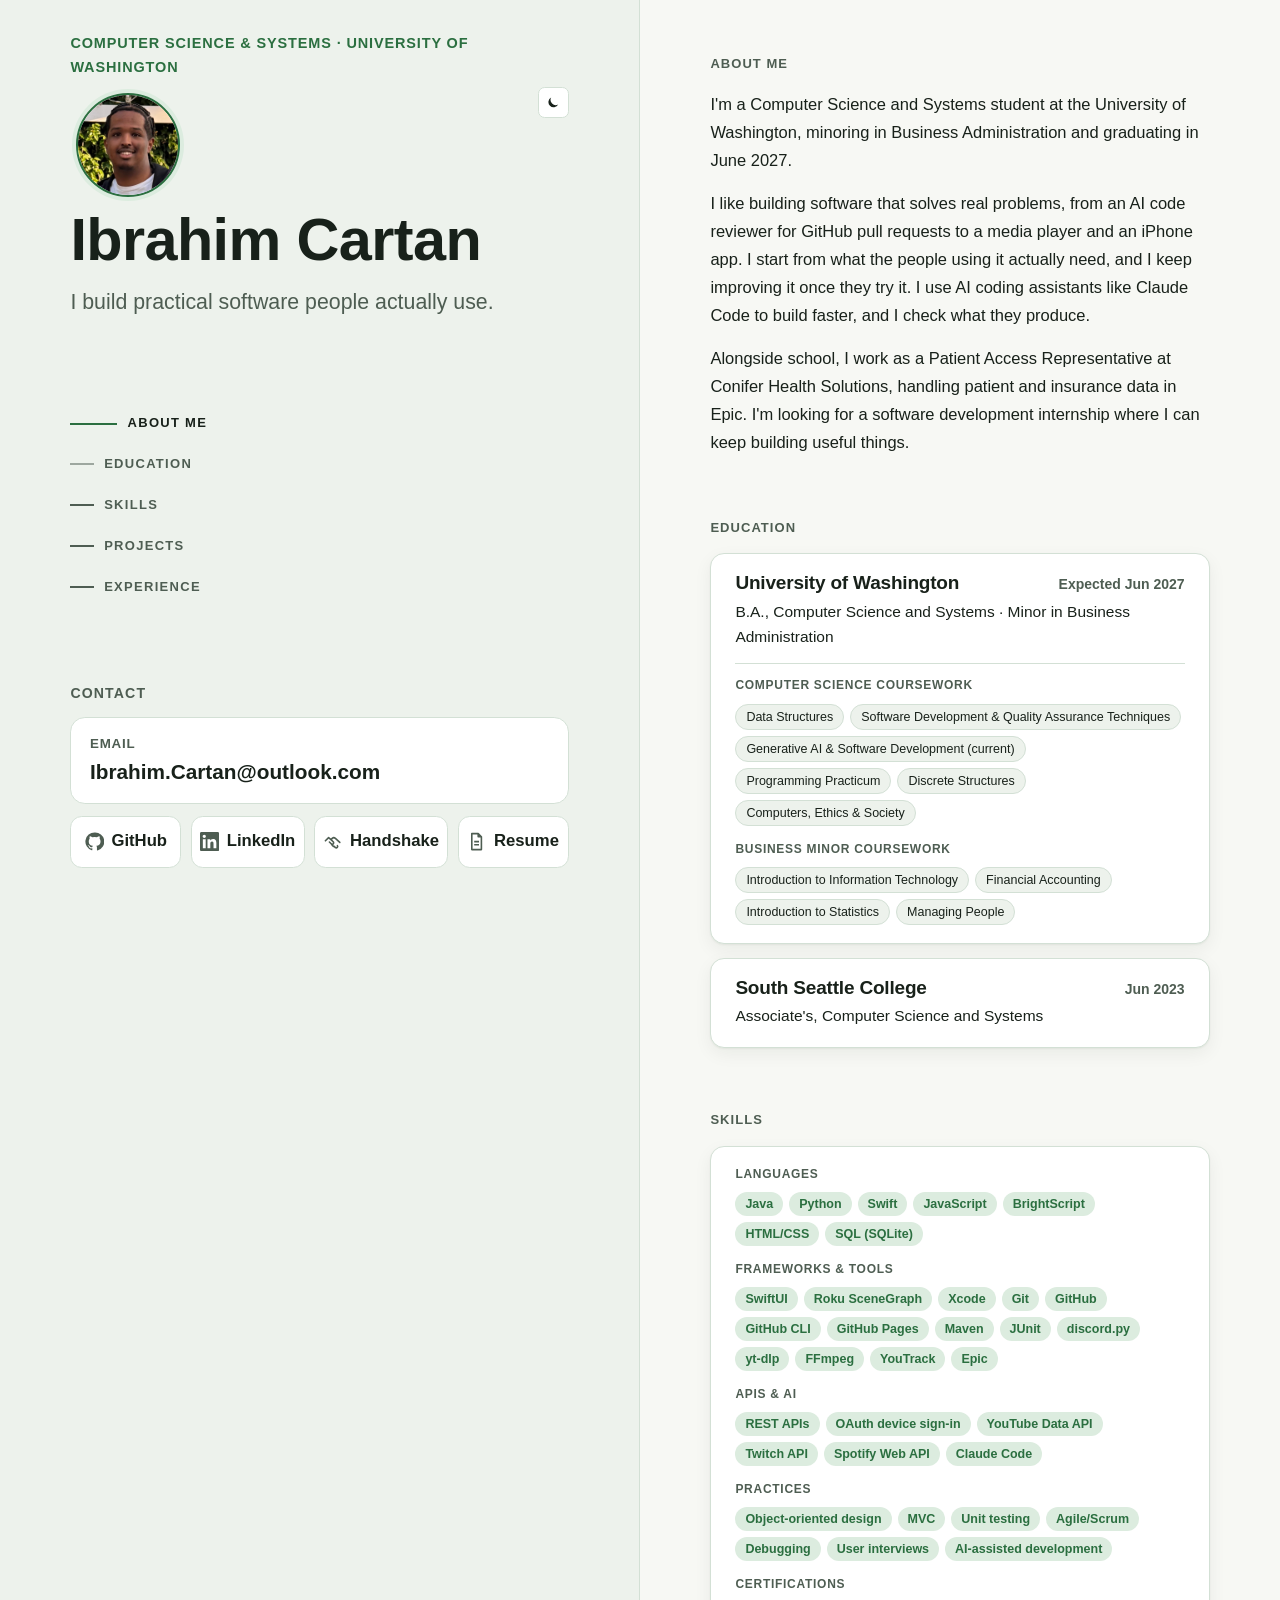
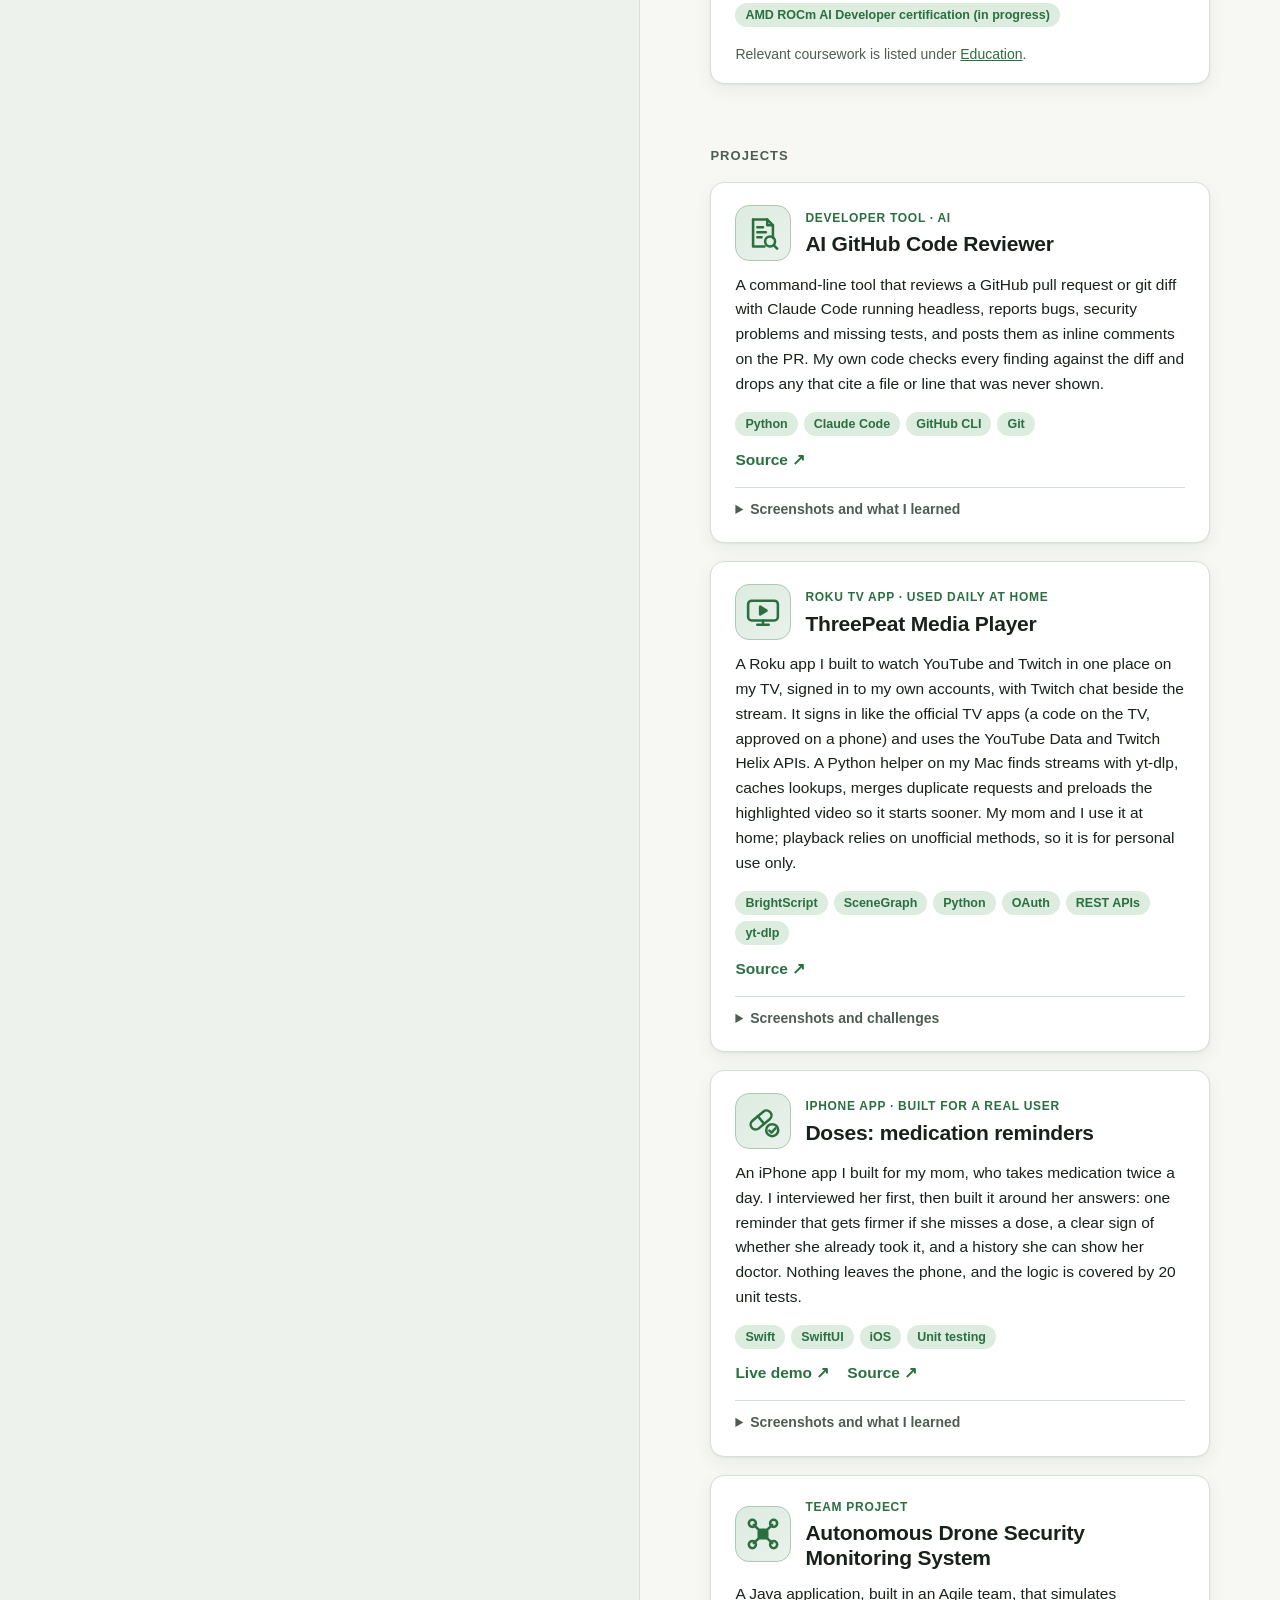
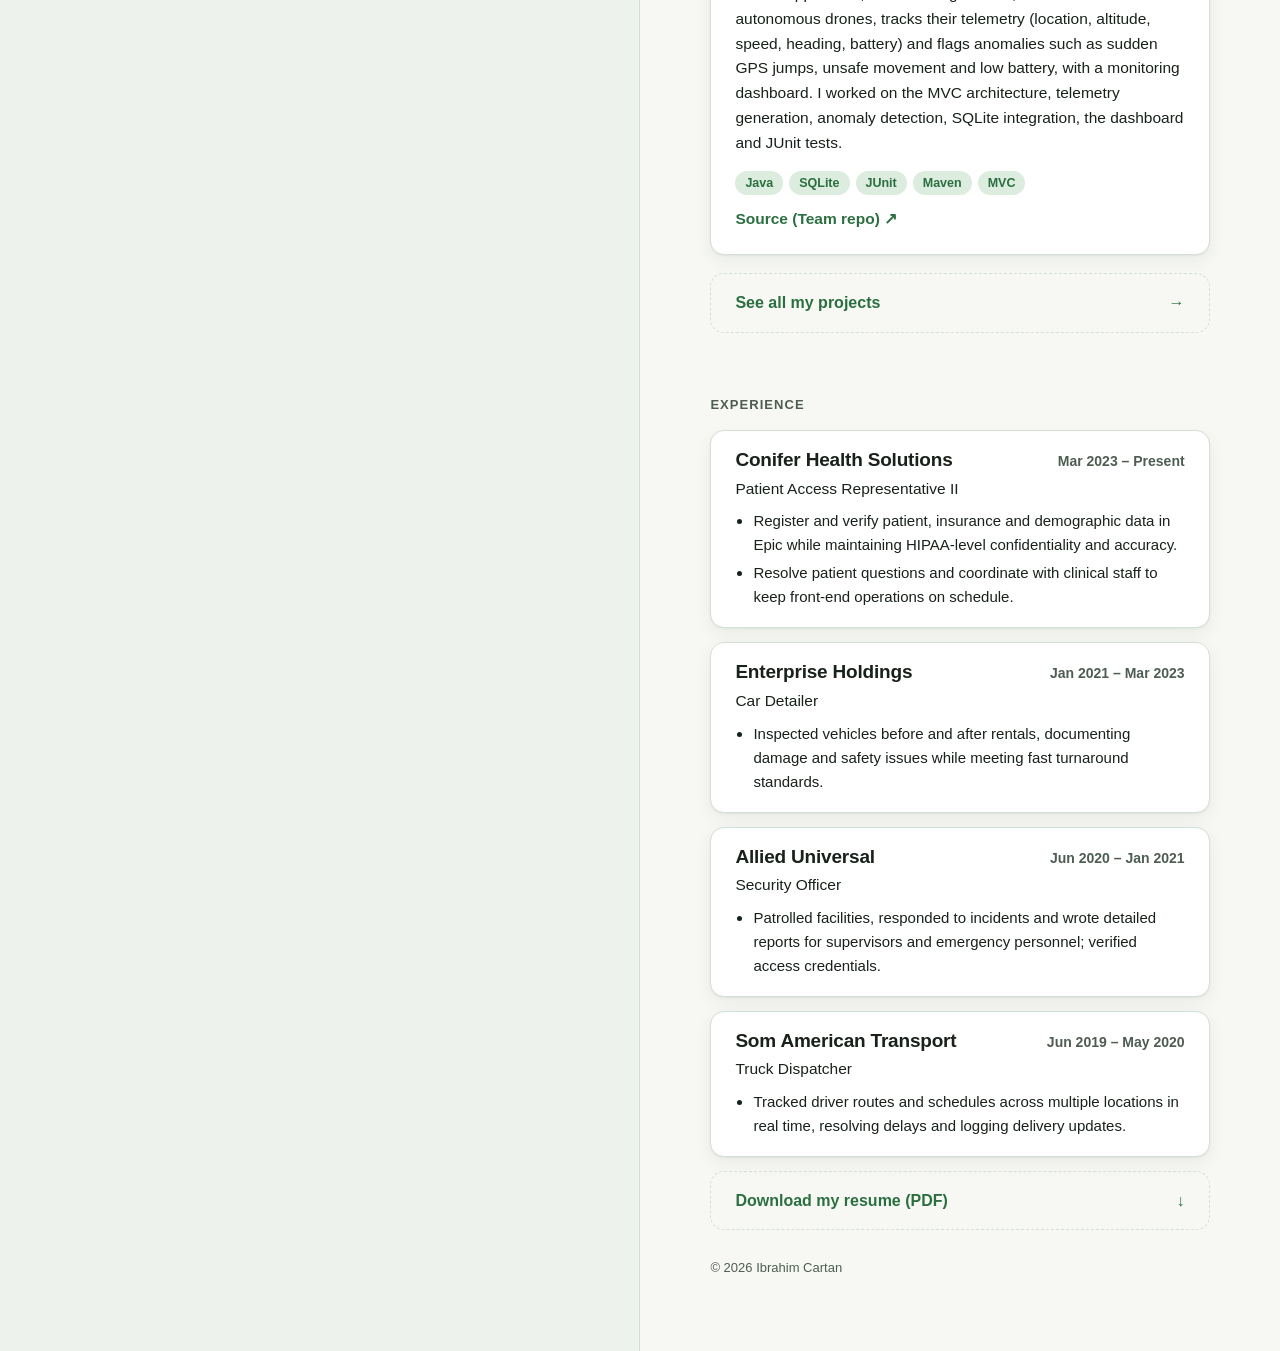
==== commit e817282a: "Add a headshot above the name and broaden the About Me text" ====
--- a/index.html
+++ b/index.html
@@ -10,7 +10,7 @@
     // Apply saved theme before paint to avoid a flash.
     try { var t = localStorage.getItem("theme"); if (t) document.documentElement.dataset.theme = t; } catch (e) {}
   </script>
-  <link rel="stylesheet" href="styles.css">
+  <link rel="stylesheet" href="styles.css?v=2026-11-18b">
 </head>
 <body>
   <a class="skip" href="#main">Skip to content</a>
@@ -22,12 +22,13 @@
         <header class="intro-head">
         <p class="eyebrow">Computer Science &amp; Systems · University of Washington</p>
         <div class="intro-top">
-          <h1>Ibrahim Cartan</h1>
+          <img class="headshot" src="images/headshot.jpg" alt="Photo of Ibrahim Cartan" width="480" height="480">
           <button class="theme-toggle" id="theme-toggle" type="button" aria-label="Switch color theme">
             <svg class="i-moon" viewBox="0 0 24 24" width="18" height="18" aria-hidden="true"><path fill="currentColor" d="M20 15.5A8.5 8.5 0 0 1 8.5 4a8.5 8.5 0 1 0 11.5 11.5z"/></svg>
             <svg class="i-sun" viewBox="0 0 24 24" width="18" height="18" aria-hidden="true"><circle cx="12" cy="12" r="4.5" fill="currentColor"/><g stroke="currentColor" stroke-width="2" stroke-linecap="round"><path d="M12 2v3M12 19v3M2 12h3M19 12h3M4.9 4.9 7 7M17 17l2.1 2.1M4.9 19.1 7 17M17 7l2.1-2.1"/></g></svg>
           </button>
         </div>
+        <h1>Ibrahim Cartan</h1>
         <p class="lead">I build practical software people actually use.</p>
         </header>
         <div class="spacer" aria-hidden="true"></div>
@@ -74,7 +75,7 @@
         <h2 class="section-title" id="about-title">About Me</h2>
         <div class="about">
           <p>I'm a Computer Science and Systems student at the University of Washington, minoring in Business Administration and graduating in June 2027.</p>
-          <p>I like building tools that solve a real problem for a real person. Before writing any code for Doses, I asked my mom what she needed, then watched her use it and fixed what confused her. I use AI coding assistants like Claude Code to build faster, and I check what they produce.</p>
+          <p>I like building software that solves real problems, from an AI code reviewer for GitHub pull requests to a media player and an iPhone app. I start from what the people using it actually need, and I keep improving it once they try it. I use AI coding assistants like Claude Code to build faster, and I check what they produce.</p>
           <p>Alongside school, I work as a Patient Access Representative at Conifer Health Solutions, handling patient and insurance data in Epic. I'm looking for a software development internship where I can keep building useful things.</p>
         </div>
       </section>
@@ -264,6 +265,6 @@
     </main>
   </div>
 
-  <script src="script.js"></script>
+  <script src="script.js?v=2026-11-18b"></script>
 </body>
 </html>
--- a/styles.css
+++ b/styles.css
@@ -55,9 +55,10 @@
   display: flex; flex-direction: column; justify-content: center;
   padding: clamp(1em, 3.6vh, 3em) clamp(32px, 5.5vw, 96px); max-width: 720px; margin: 0 auto;
 }
-.intro-top { display: flex; justify-content: space-between; align-items: center; gap: 1em; margin-bottom: clamp(.08em, 1vh, .2em); }
+.intro-top { display: flex; justify-content: space-between; align-items: flex-start; gap: 1em; margin-bottom: clamp(.08em, 1vh, .2em); }
 .eyebrow { color: var(--accent); font-weight: 600; font-size: .78em; letter-spacing: .06em; text-transform: uppercase; margin: 0 0 .6em; }
 .intro h1 { font-size: 3.2em; margin-bottom: clamp(.08em, 1vh, .2em); }
+.headshot { flex: none; width: 5.6em; height: 5.6em; margin: .3em 0 .2em .3em; border-radius: 50%; object-fit: cover; border: 2px solid var(--accent); box-shadow: 0 0 0 4px var(--accent-soft); }
 .lead { font-size: 1.15em; color: var(--muted); margin: 0; }
 .intro h2 { font-size: .76em; text-transform: uppercase; letter-spacing: .08em; color: var(--muted); margin-bottom: clamp(.8em, 1.6vh, 1.4em); }
 /* The two gaps around the contents list share the spare height equally,
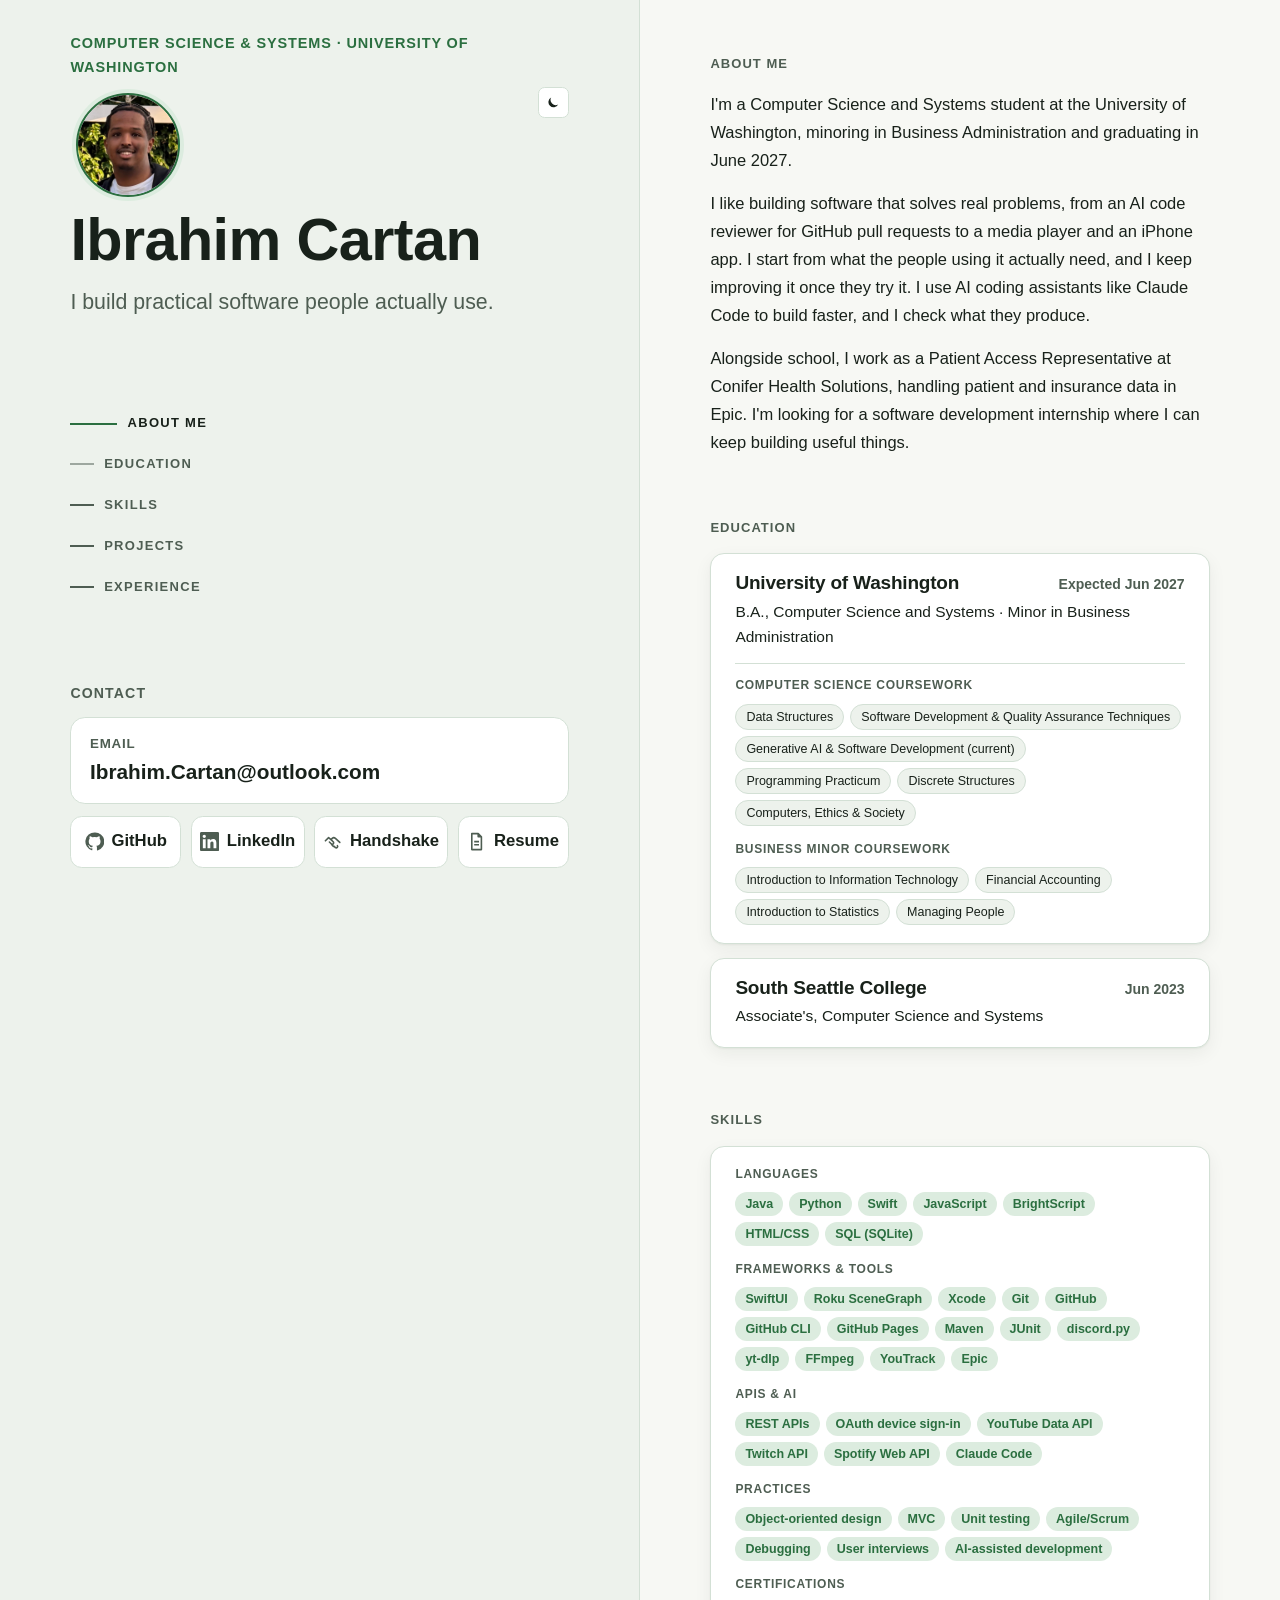
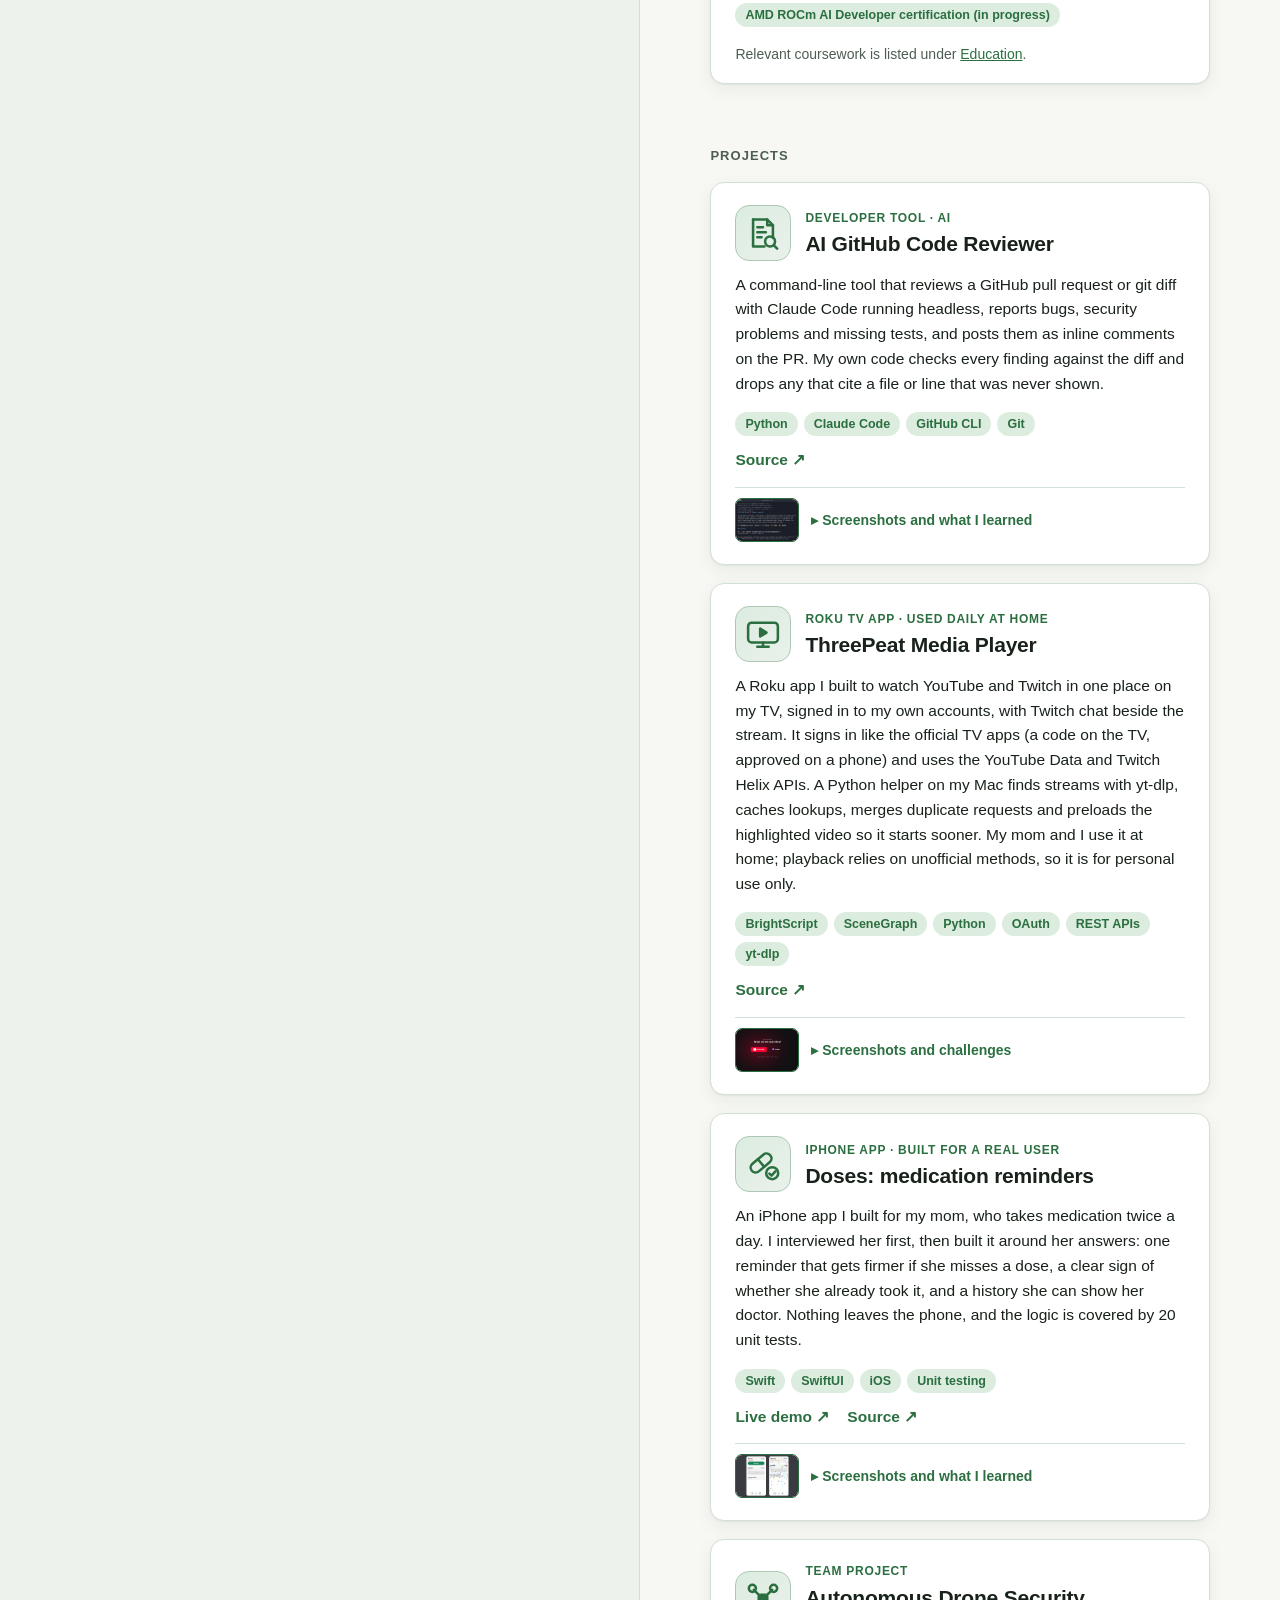
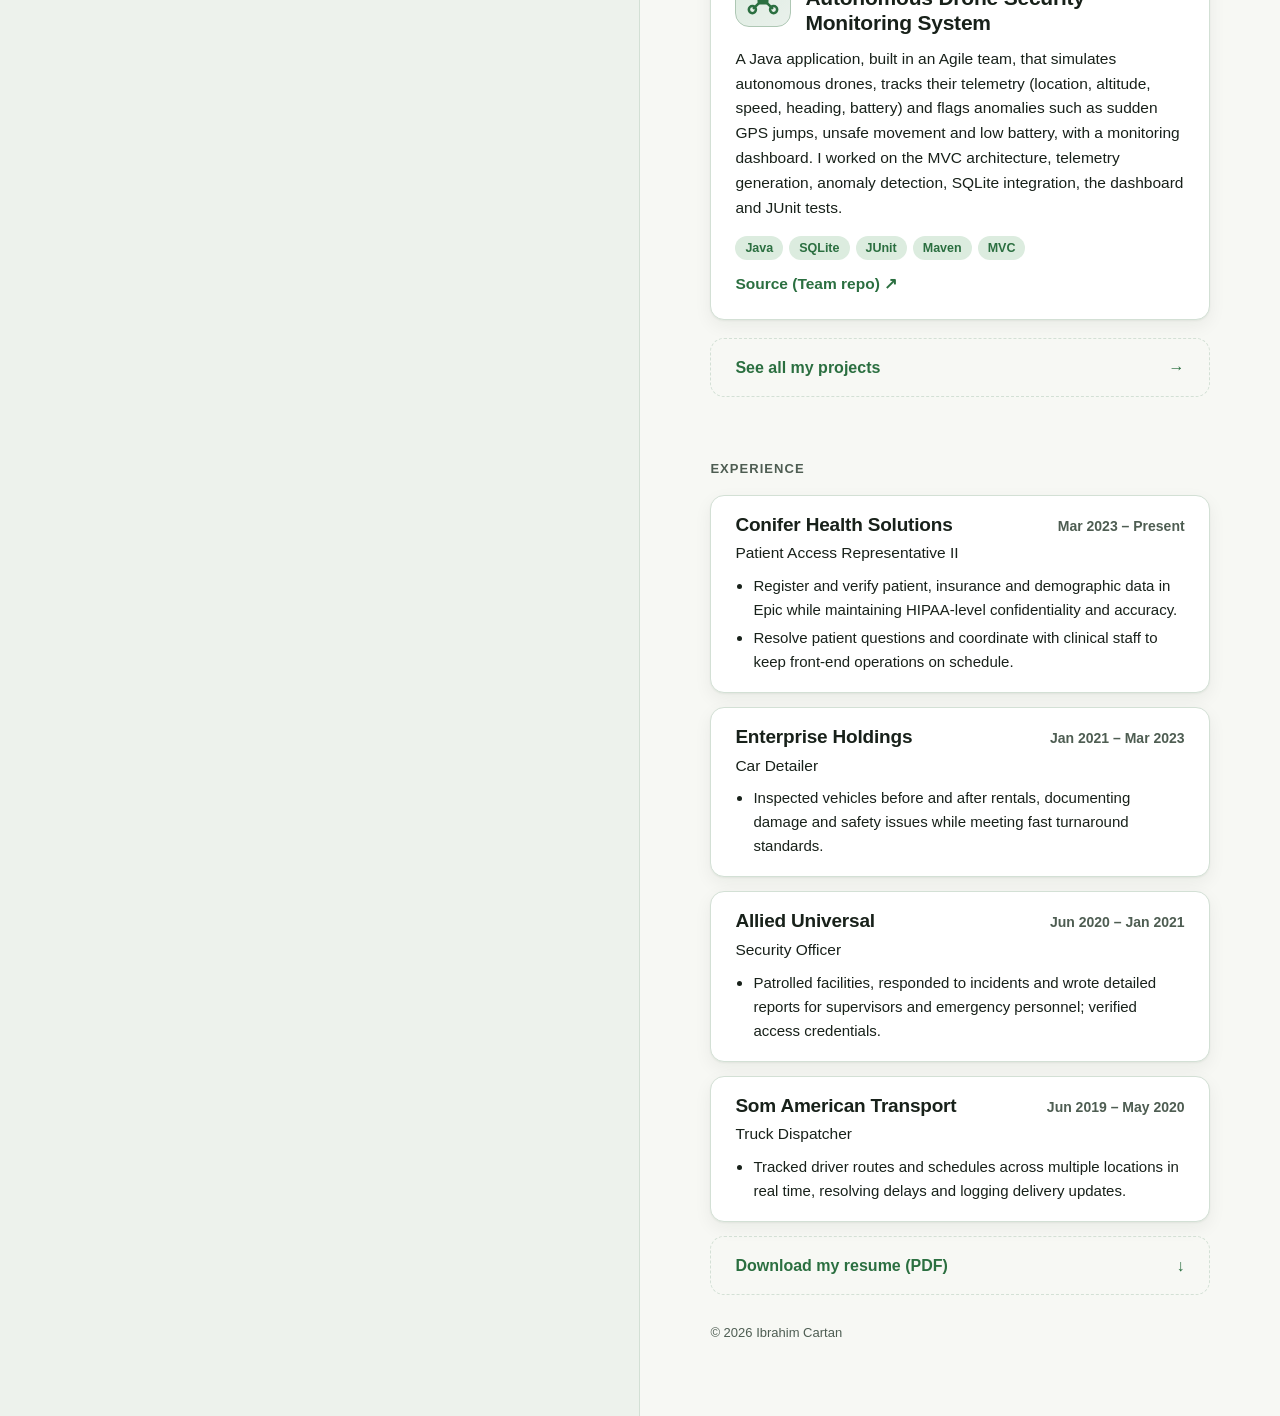
==== commit e7d5fc3a: "Make the screenshots toggle green with a thumbnail of the first screenshot" ====
--- a/index.html
+++ b/index.html
@@ -10,7 +10,7 @@
     // Apply saved theme before paint to avoid a flash.
     try { var t = localStorage.getItem("theme"); if (t) document.documentElement.dataset.theme = t; } catch (e) {}
   </script>
-  <link rel="stylesheet" href="styles.css?v=2026-11-18b">
+  <link rel="stylesheet" href="styles.css?v=2026-11-18f">
 </head>
 <body>
   <a class="skip" href="#main">Skip to content</a>
@@ -265,6 +265,6 @@
     </main>
   </div>
 
-  <script src="script.js?v=2026-11-18b"></script>
+  <script src="script.js?v=2026-11-18f"></script>
 </body>
 </html>
--- a/styles.css
+++ b/styles.css
@@ -139,7 +139,8 @@
 .gallery { margin-bottom: 14px; }
 .slide { display: none; margin: 0; }
 .slide.active { display: block; }
-.slide img { width: 100%; border-radius: 10px; border: 1px solid var(--border); background: #fff; cursor: zoom-in; transition: border-color .15s; }
+.shot { position: relative; }
+.slide img { display: block; width: 100%; border-radius: 10px; border: 1px solid var(--border); background: #fff; cursor: zoom-in; transition: border-color .15s; }
 .slide figcaption { font-size: 13.5px; color: var(--muted); margin-top: 8px; }
 .gallery-nav { display: flex; justify-content: center; gap: 4px; margin-top: 6px; }
 .gallery-nav button { width: 24px; height: 24px; padding: 0; border: 0; background: none; cursor: pointer; display: grid; place-items: center; }
@@ -247,3 +248,23 @@
 /* Small soft glow that follows the mouse and fades out when it stops (added by script.js) */
 .cursor-glow { position: fixed; left: -150px; top: -150px; width: 300px; height: 300px; border-radius: 50%; pointer-events: none; z-index: 30; background: radial-gradient(circle, color-mix(in srgb, var(--accent) 11%, transparent) 0%, color-mix(in srgb, var(--accent) 5%, transparent) 40%, transparent 70%); opacity: 0; transition: opacity .9s ease-out; will-change: transform, opacity; }
 .cursor-glow.on { opacity: 1; transition: opacity .15s ease-out; }
+
+/* Left/right arrows over the screenshot on project cards */
+.gallery-arrows { position: absolute; inset: 0; pointer-events: none; }
+.gallery-arrow { pointer-events: auto; position: absolute; top: 50%; transform: translateY(-50%); width: 40px; height: 40px; border-radius: 50%; display: grid; place-items: center; padding: 0; cursor: pointer; color: var(--text); background: color-mix(in srgb, var(--surface) 88%, transparent); border: 1px solid var(--border); box-shadow: 0 2px 10px rgba(0, 0, 0, .18); backdrop-filter: blur(4px); opacity: .85; transition: opacity .15s, border-color .15s, color .15s, box-shadow .15s; }
+.gallery-arrow.prev { left: 10px; }
+.gallery-arrow.next { right: 10px; }
+.gallery-arrow:hover:not(:disabled), .gallery-arrow:focus-visible { opacity: 1; border-color: var(--accent); color: var(--accent); box-shadow: 0 0 0 3px color-mix(in srgb, var(--accent) 18%, transparent), 0 0 16px color-mix(in srgb, var(--accent) 28%, transparent); }
+.gallery-arrow:disabled { opacity: 0; pointer-events: none; }
+@media (hover: hover) and (pointer: fine) {
+  .gallery-arrow { opacity: 0; }
+  .gallery:hover .gallery-arrow:not(:disabled), .gallery-arrow:focus-visible { opacity: .9; }
+}
+
+/* Screenshots toggle on project cards: green text with a small thumbnail of the first screenshot */
+details.has-shots > summary { display: flex; align-items: center; gap: 12px; list-style: none; color: var(--accent); font-weight: 700; }
+details.has-shots > summary::-webkit-details-marker { display: none; }
+details.has-shots > summary:hover { color: var(--accent); text-decoration: underline; }
+.sum-thumb { flex: none; width: 64px; height: 44px; object-fit: cover; object-position: top; border-radius: 7px; border: 1px solid var(--accent); background: #fff; }
+.sum-label::before { content: "\25B8\00a0"; }
+details.has-shots[open] .sum-label::before { content: "\25BE\00a0"; }
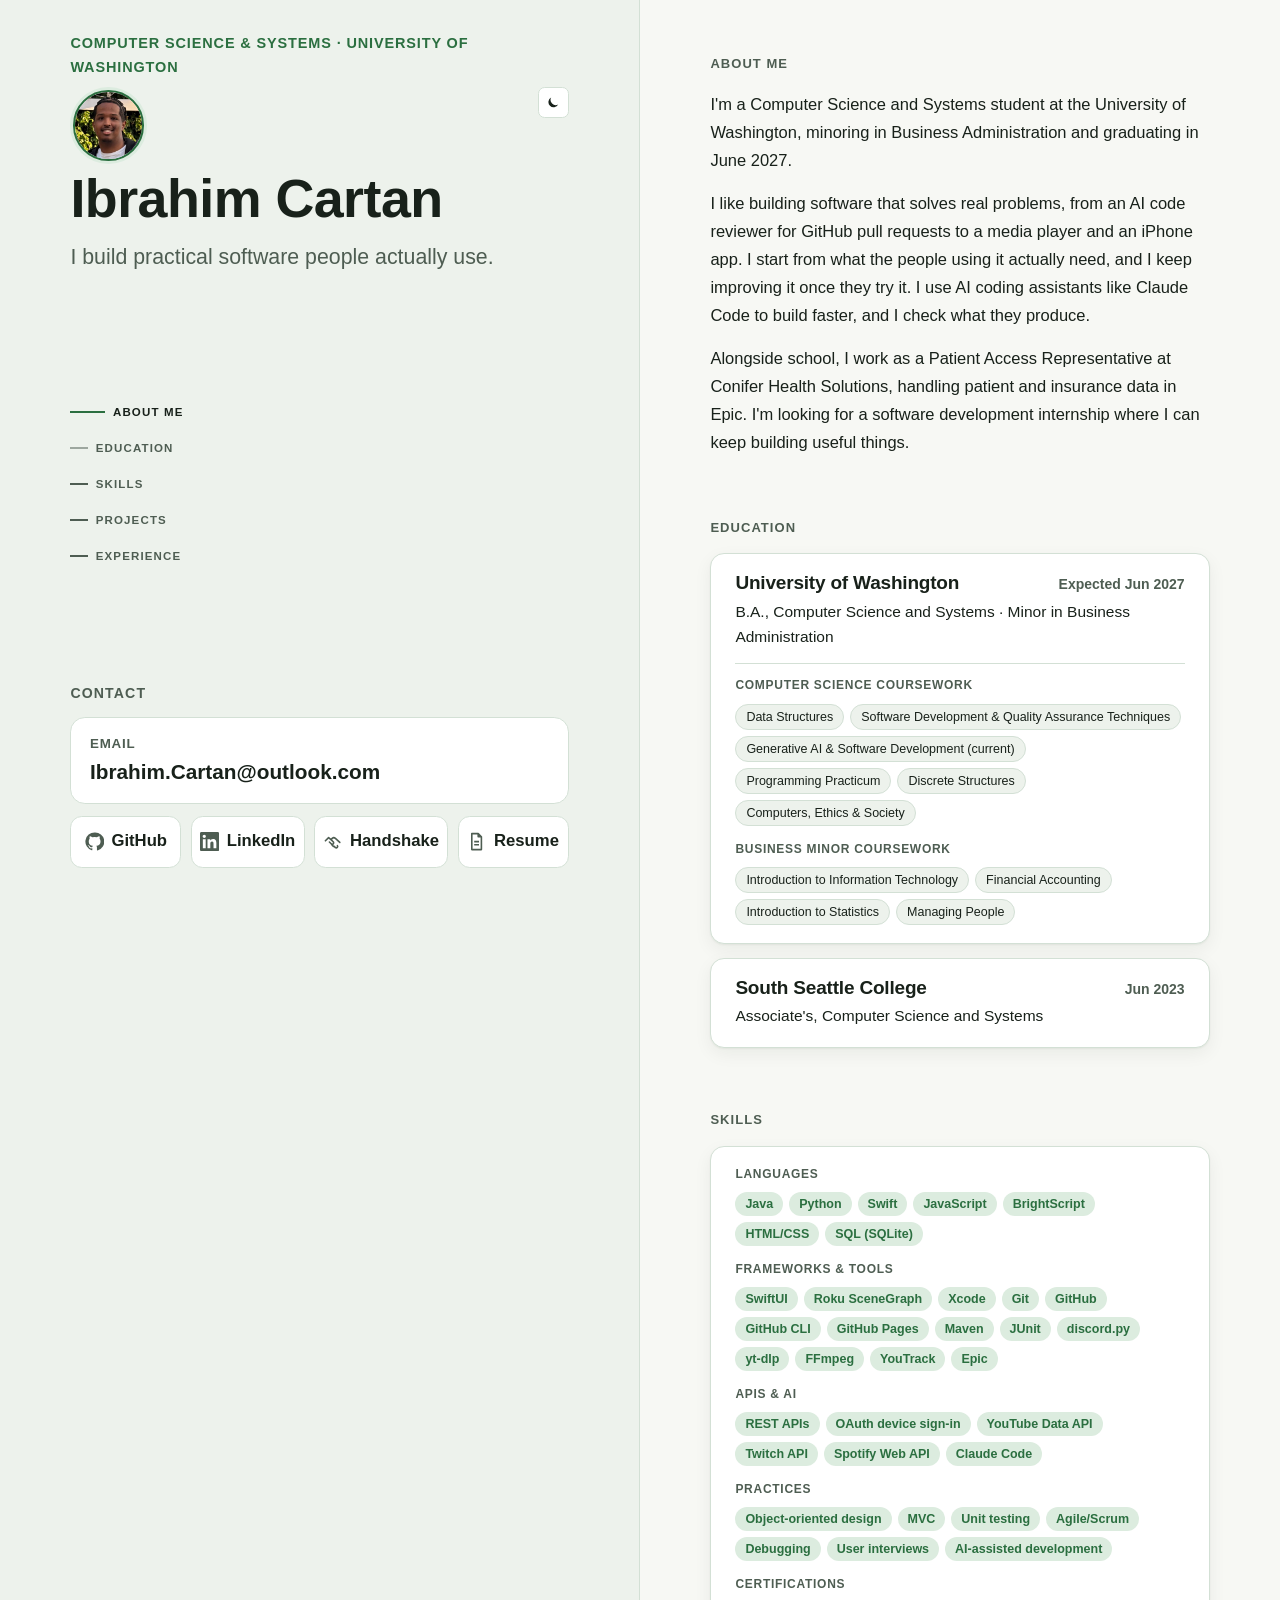
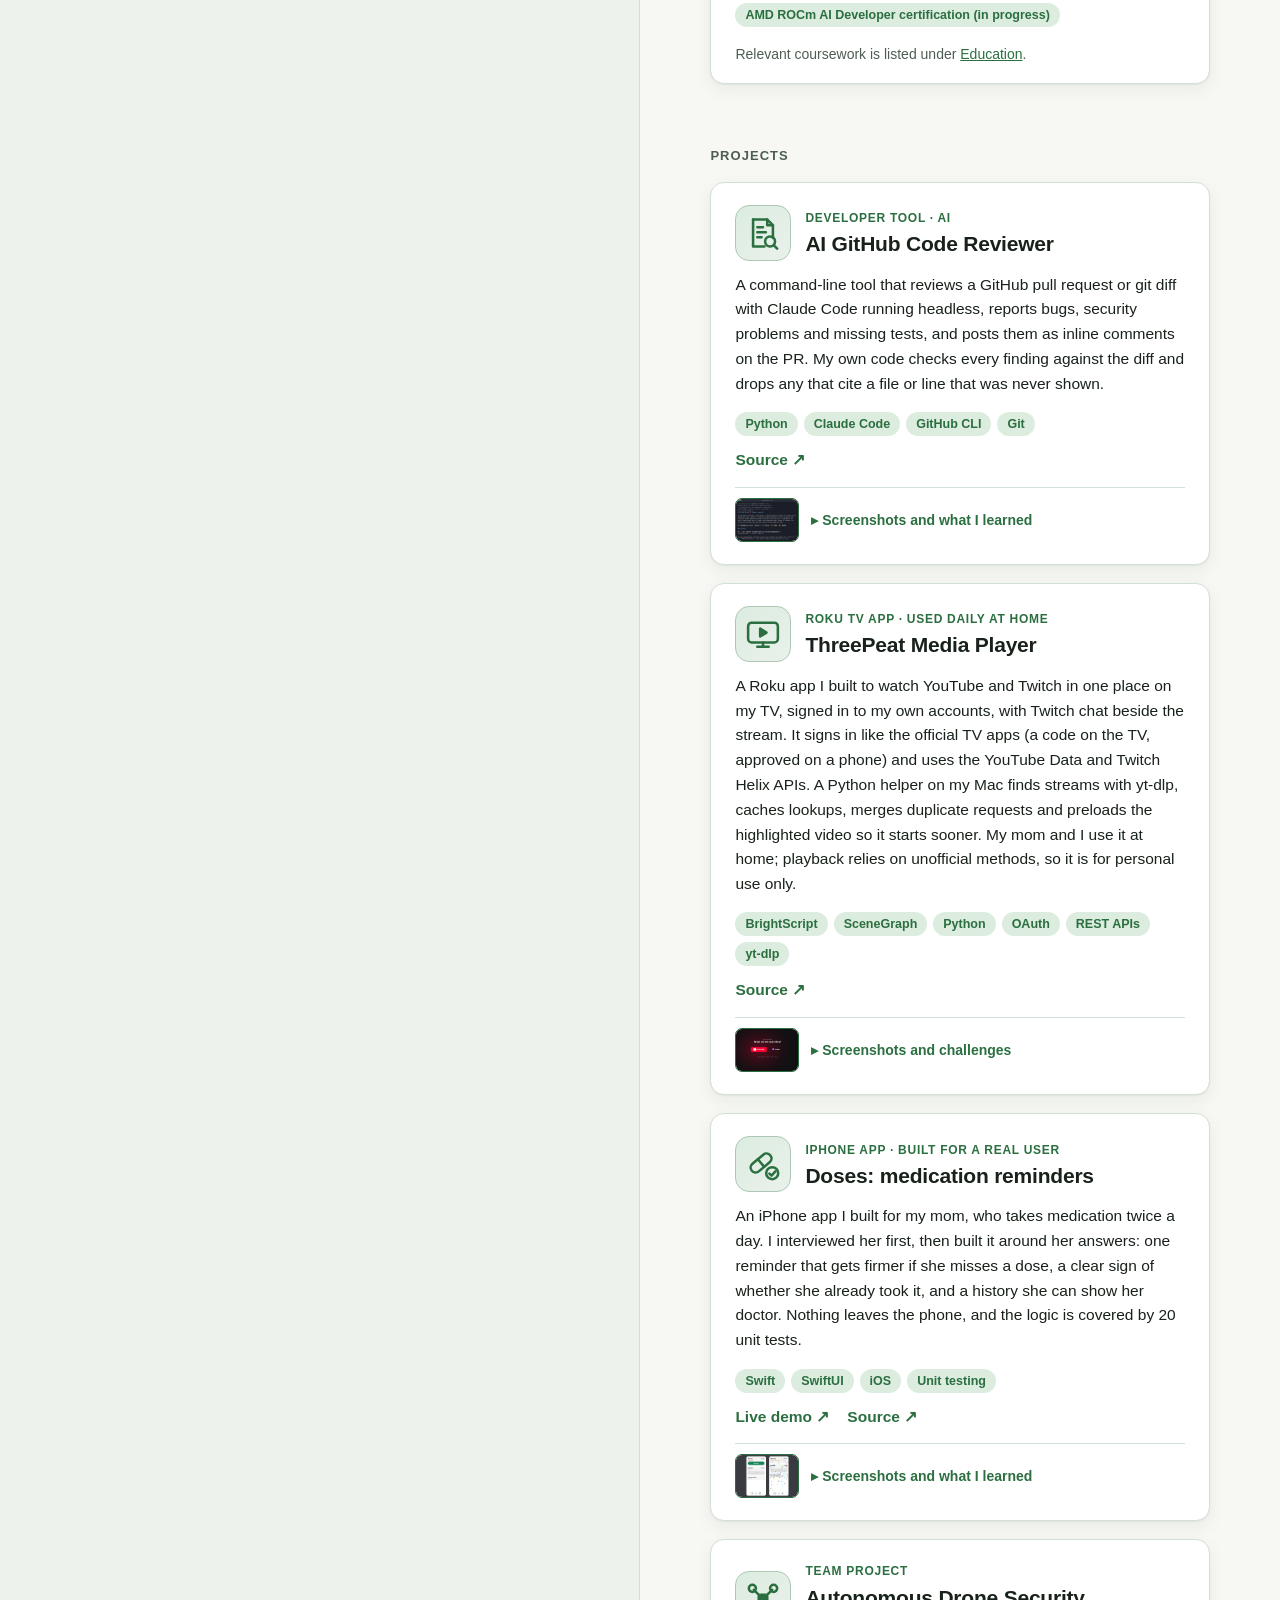
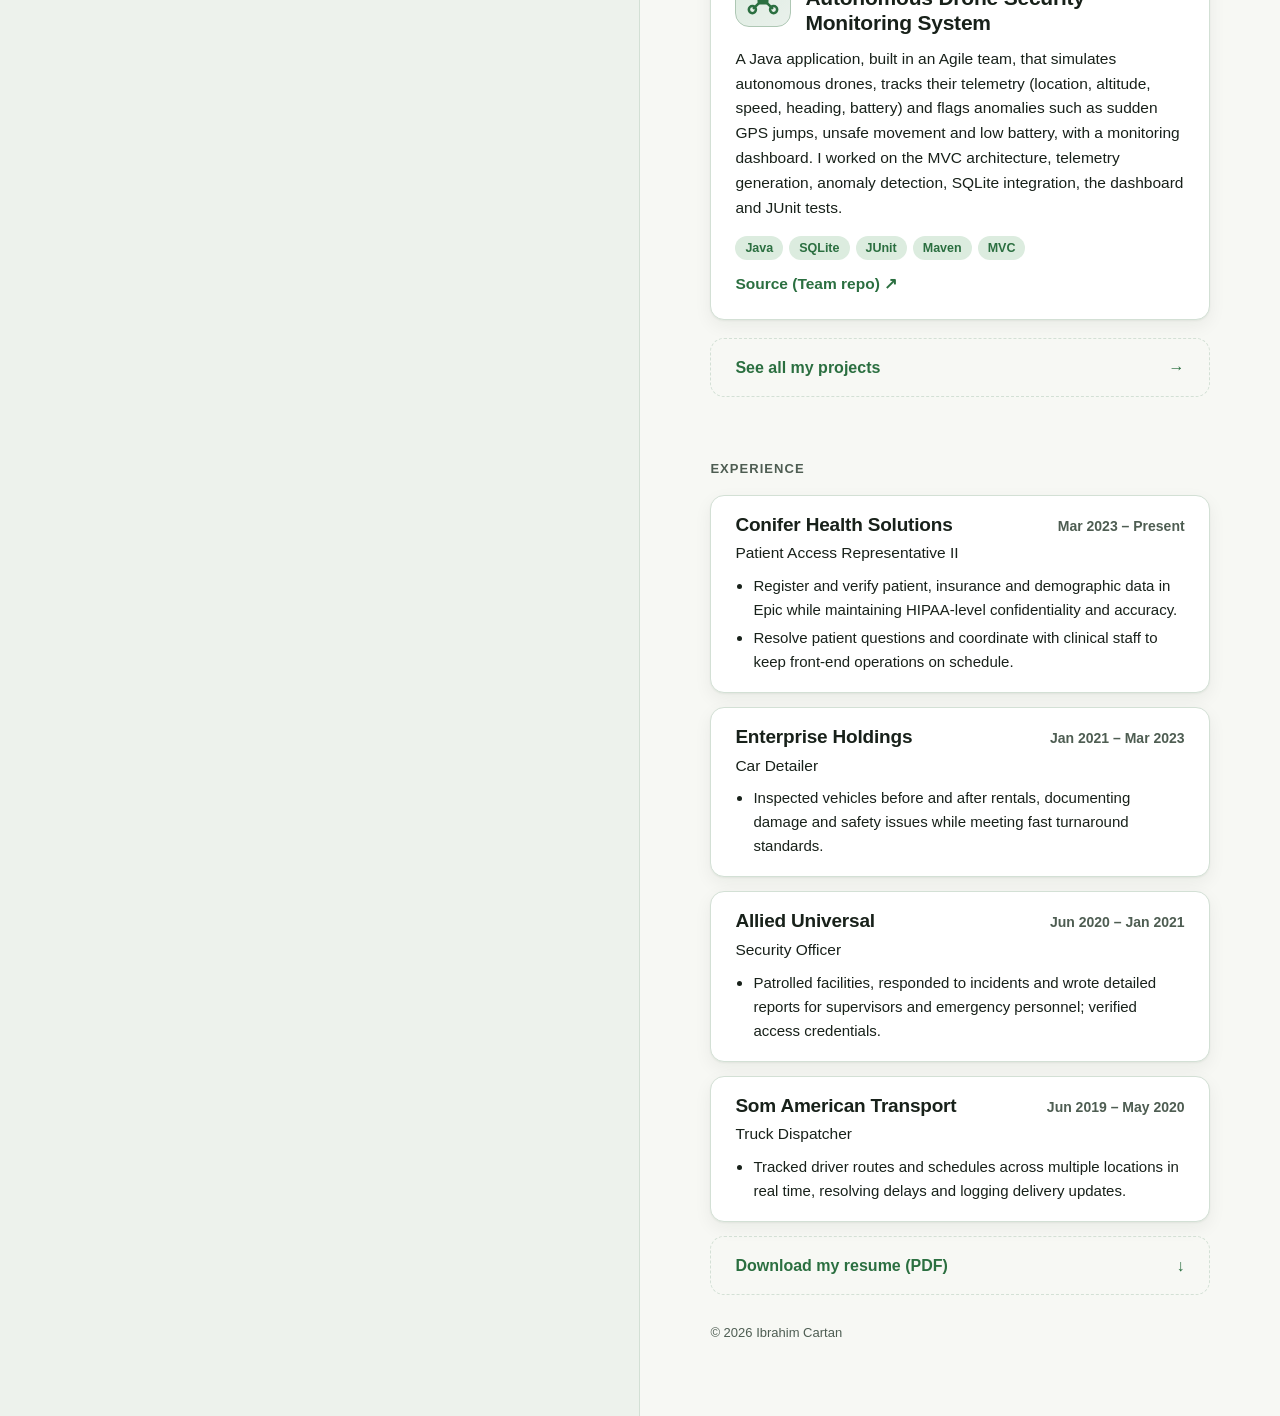
==== commit c3d58197: "Smaller left panel so it fits without scrolling, and screenshots on the All projects page" ====
--- a/index.html
+++ b/index.html
@@ -10,7 +10,7 @@
     // Apply saved theme before paint to avoid a flash.
     try { var t = localStorage.getItem("theme"); if (t) document.documentElement.dataset.theme = t; } catch (e) {}
   </script>
-  <link rel="stylesheet" href="styles.css?v=2026-11-18f">
+  <link rel="stylesheet" href="styles.css?v=2026-11-18i">
 </head>
 <body>
   <a class="skip" href="#main">Skip to content</a>
@@ -265,6 +265,6 @@
     </main>
   </div>
 
-  <script src="script.js?v=2026-11-18f"></script>
+  <script src="script.js?v=2026-11-18i"></script>
 </body>
 </html>
--- a/styles.css
+++ b/styles.css
@@ -57,20 +57,20 @@
 }
 .intro-top { display: flex; justify-content: space-between; align-items: flex-start; gap: 1em; margin-bottom: clamp(.08em, 1vh, .2em); }
 .eyebrow { color: var(--accent); font-weight: 600; font-size: .78em; letter-spacing: .06em; text-transform: uppercase; margin: 0 0 .6em; }
-.intro h1 { font-size: 3.2em; margin-bottom: clamp(.08em, 1vh, .2em); }
-.headshot { flex: none; width: 5.6em; height: 5.6em; margin: .3em 0 .2em .3em; border-radius: 50%; object-fit: cover; border: 2px solid var(--accent); box-shadow: 0 0 0 4px var(--accent-soft); }
+.intro h1 { font-size: 2.9em; margin-bottom: clamp(.08em, 1vh, .2em); }
+.headshot { flex: none; width: 3.8em; height: 3.8em; margin: .15em 0 .1em .15em; border-radius: 50%; object-fit: cover; border: 2px solid var(--accent); box-shadow: 0 0 0 3px var(--accent-soft); }
 .lead { font-size: 1.15em; color: var(--muted); margin: 0; }
 .intro h2 { font-size: .76em; text-transform: uppercase; letter-spacing: .08em; color: var(--muted); margin-bottom: clamp(.8em, 1.6vh, 1.4em); }
 /* The two gaps around the contents list share the spare height equally,
    so the list sits exactly halfway between the name and Contact (docked at the bottom). */
-.spacer, .spacer-fill { flex: 1 1 0; height: auto; min-height: 1.4em; }
+.spacer, .spacer-fill { flex: 1 1 0; height: auto; min-height: .8em; }
 /* Contents list: a line that grows and lights up for the hovered or current section */
 .toc ul { list-style: none; margin: 0; padding: 0; }
-.toc li + li { margin-top: clamp(.2em, .8vh, .5em); }
-.toc a { display: inline-flex; align-items: center; gap: .8em; padding: .25em 0; color: var(--muted); text-decoration: none; font-size: .7em; font-weight: 700; text-transform: uppercase; letter-spacing: .1em; }
-.toc-line { display: inline-block; width: 1.8em; height: 2px; background: currentColor; opacity: .5; transition: width .2s, opacity .2s; }
+.toc li + li { margin-top: clamp(.1em, .5vh, .3em); }
+.toc a { display: inline-flex; align-items: center; gap: .7em; padding: .2em 0; color: var(--muted); text-decoration: none; font-size: .62em; font-weight: 700; text-transform: uppercase; letter-spacing: .1em; }
+.toc-line { display: inline-block; width: 1.5em; height: 2px; background: currentColor; opacity: .5; transition: width .2s, opacity .2s; }
 .toc a:hover, .toc a[aria-current="true"] { color: var(--text); }
-.toc a:hover .toc-line, .toc a[aria-current="true"] .toc-line { width: 3.6em; opacity: 1; }
+.toc a:hover .toc-line, .toc a[aria-current="true"] .toc-line { width: 3em; opacity: 1; }
 .toc a[aria-current="true"] .toc-line { background: var(--accent); }
 
 .theme-toggle { flex: none; width: 2.3em; height: 2.3em; border-radius: .5em; border: 1px solid var(--border); background: var(--surface); color: var(--text); cursor: pointer; display: grid; place-items: center; }
@@ -212,7 +212,7 @@
 /* All projects page */
 .page { max-width: 1240px; margin: 0 auto; padding: 48px clamp(24px, 4vw, 56px) 64px; }
 /* Two cards per row on wide screens, one on narrow ones; links sit at the bottom of each card */
-.project-grid { display: grid; grid-template-columns: repeat(auto-fill, minmax(min(100%, 460px), 1fr)); gap: 20px; align-items: stretch; }
+.project-grid { display: grid; grid-template-columns: repeat(auto-fill, minmax(min(100%, 460px), 1fr)); gap: 20px; align-items: start; }
 .project-grid .project { margin: 0; display: flex; flex-direction: column; }
 .project-grid .project > .links { margin-top: auto; padding-top: 4px; }
 .page-top { display: flex; justify-content: space-between; align-items: center; gap: 16px; margin-bottom: 28px; }
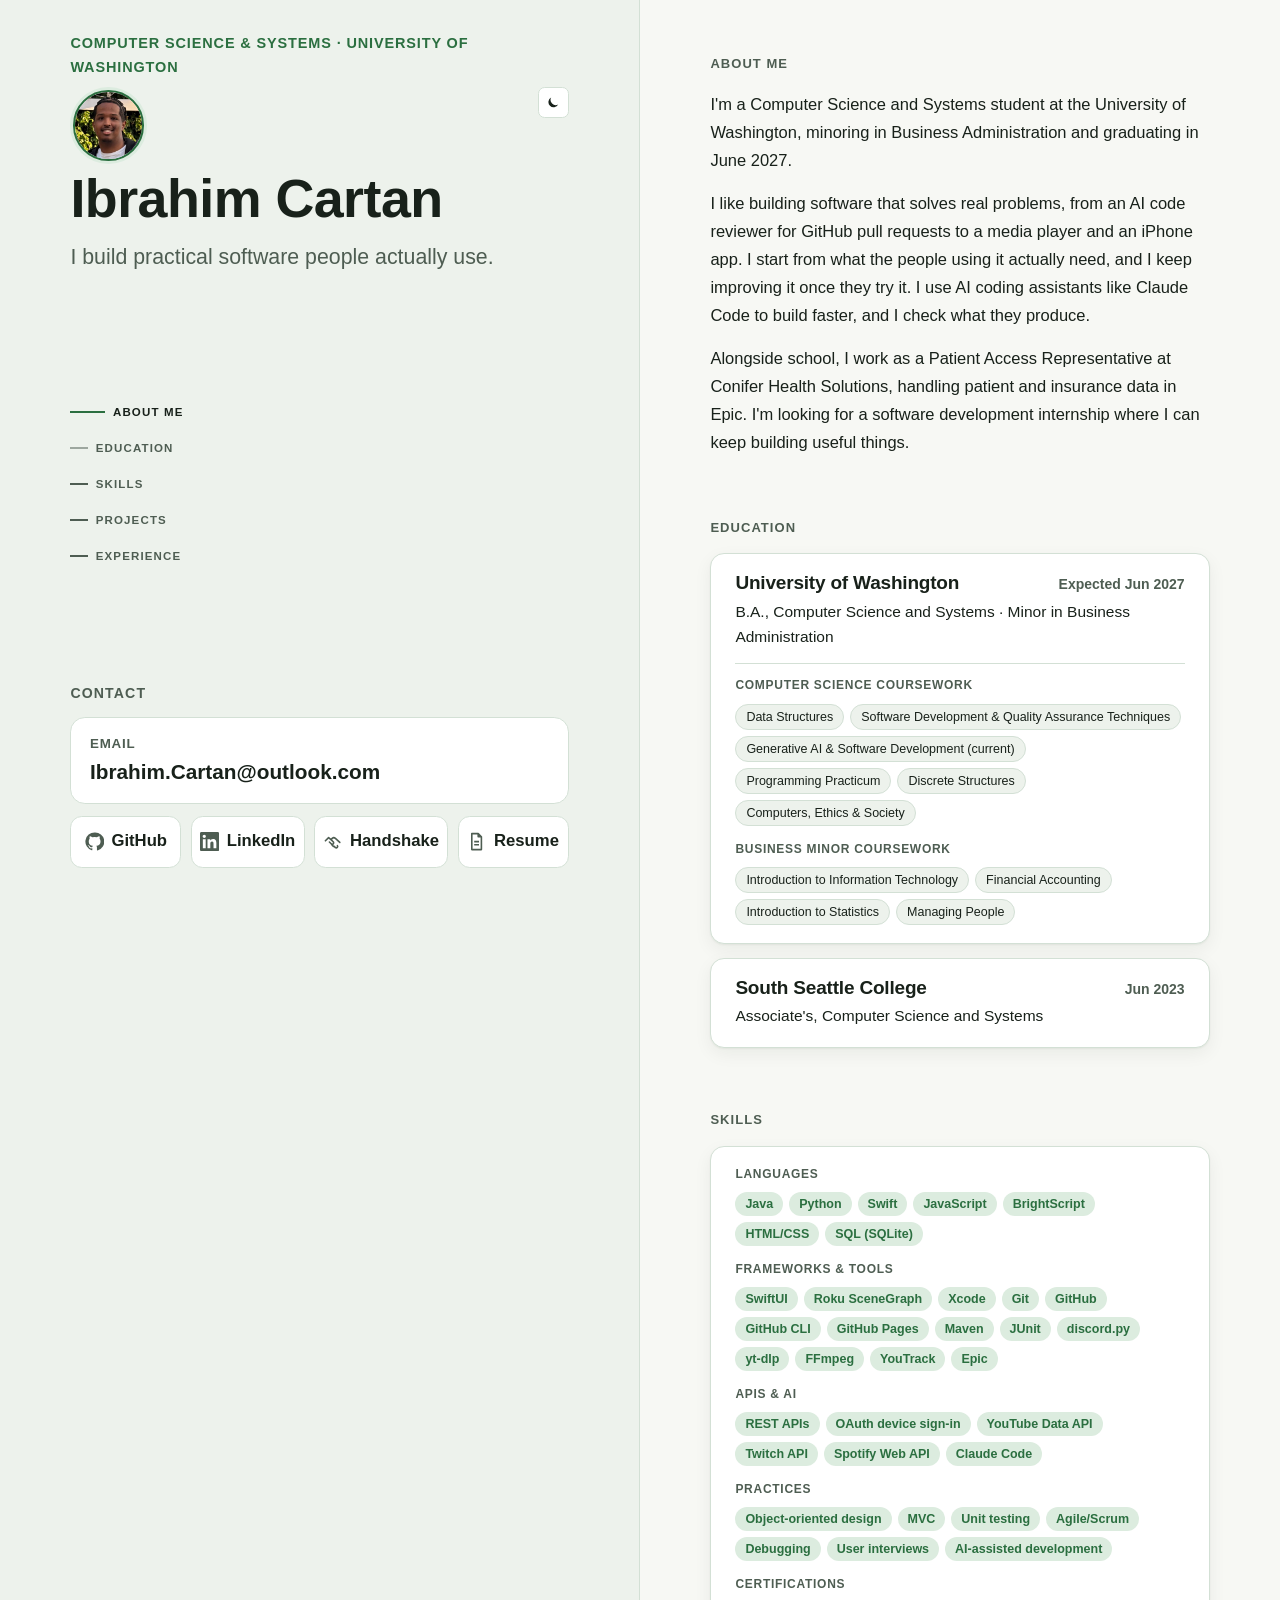
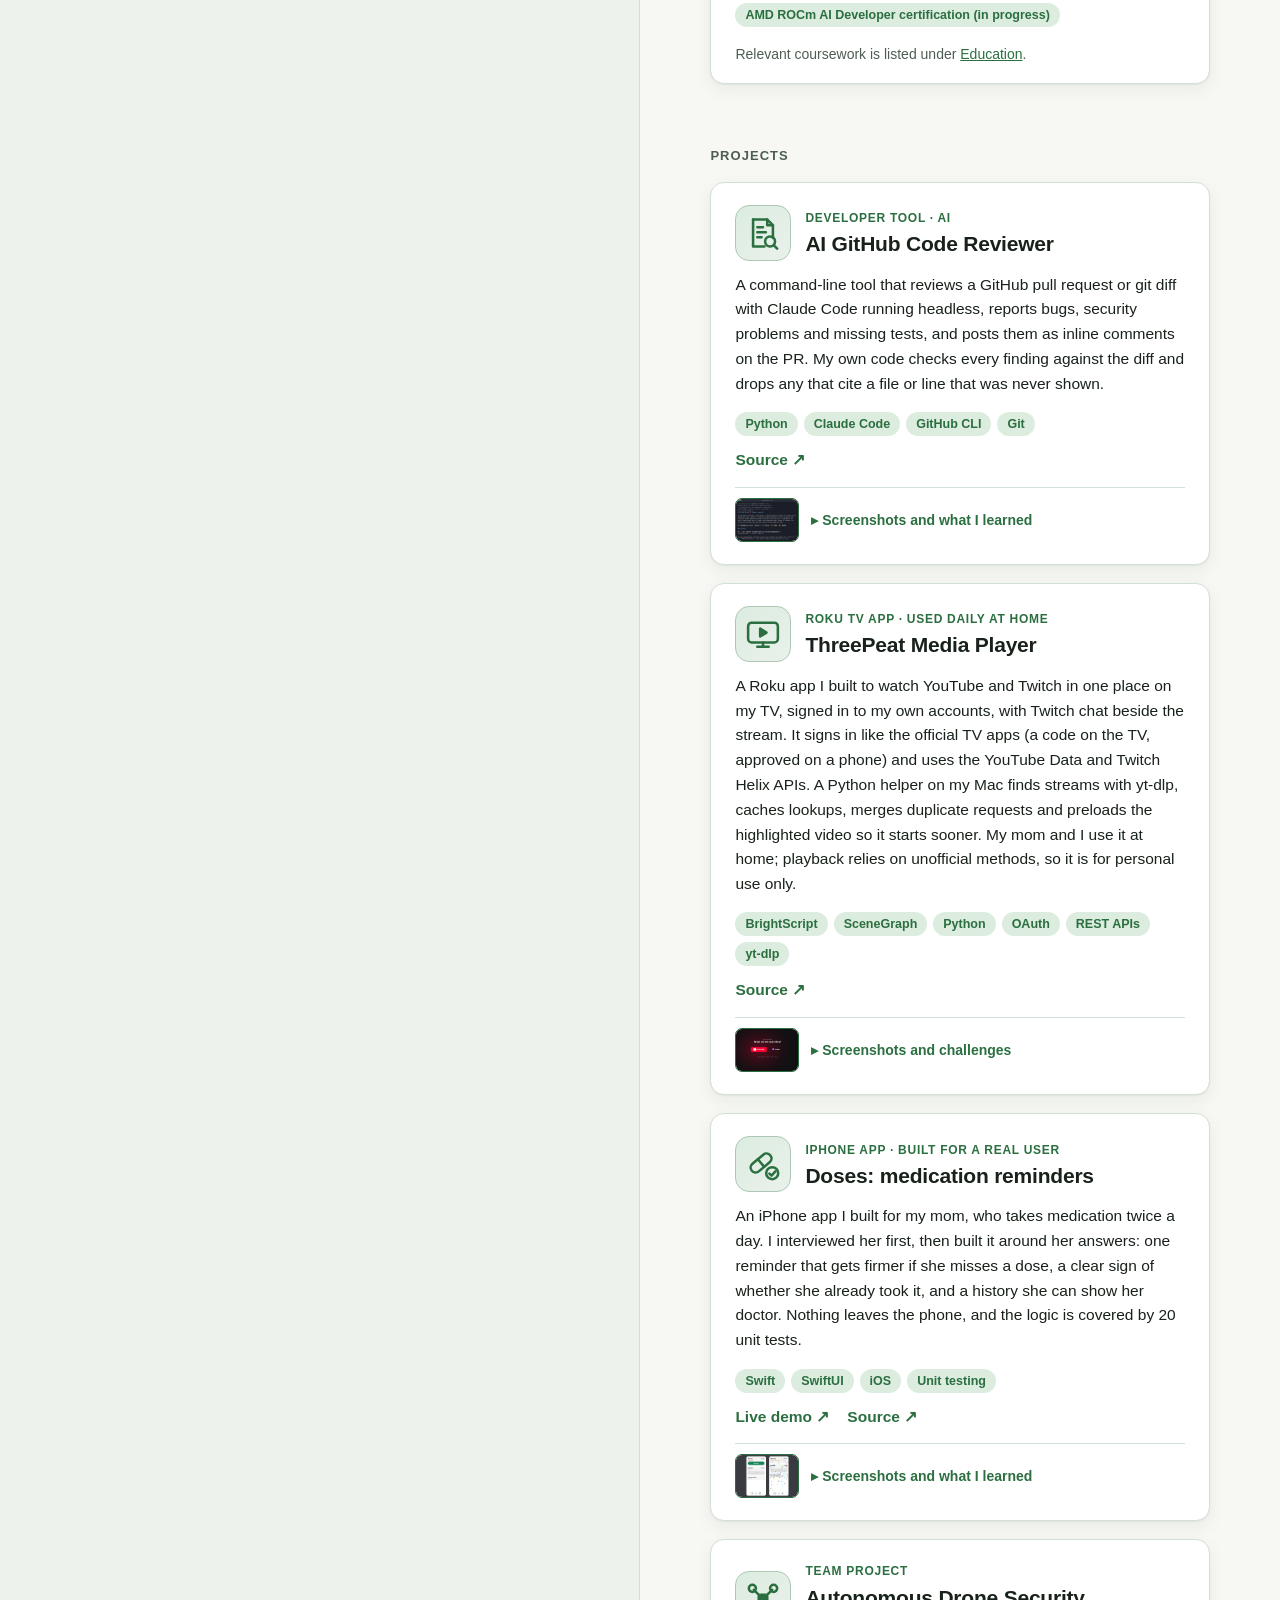
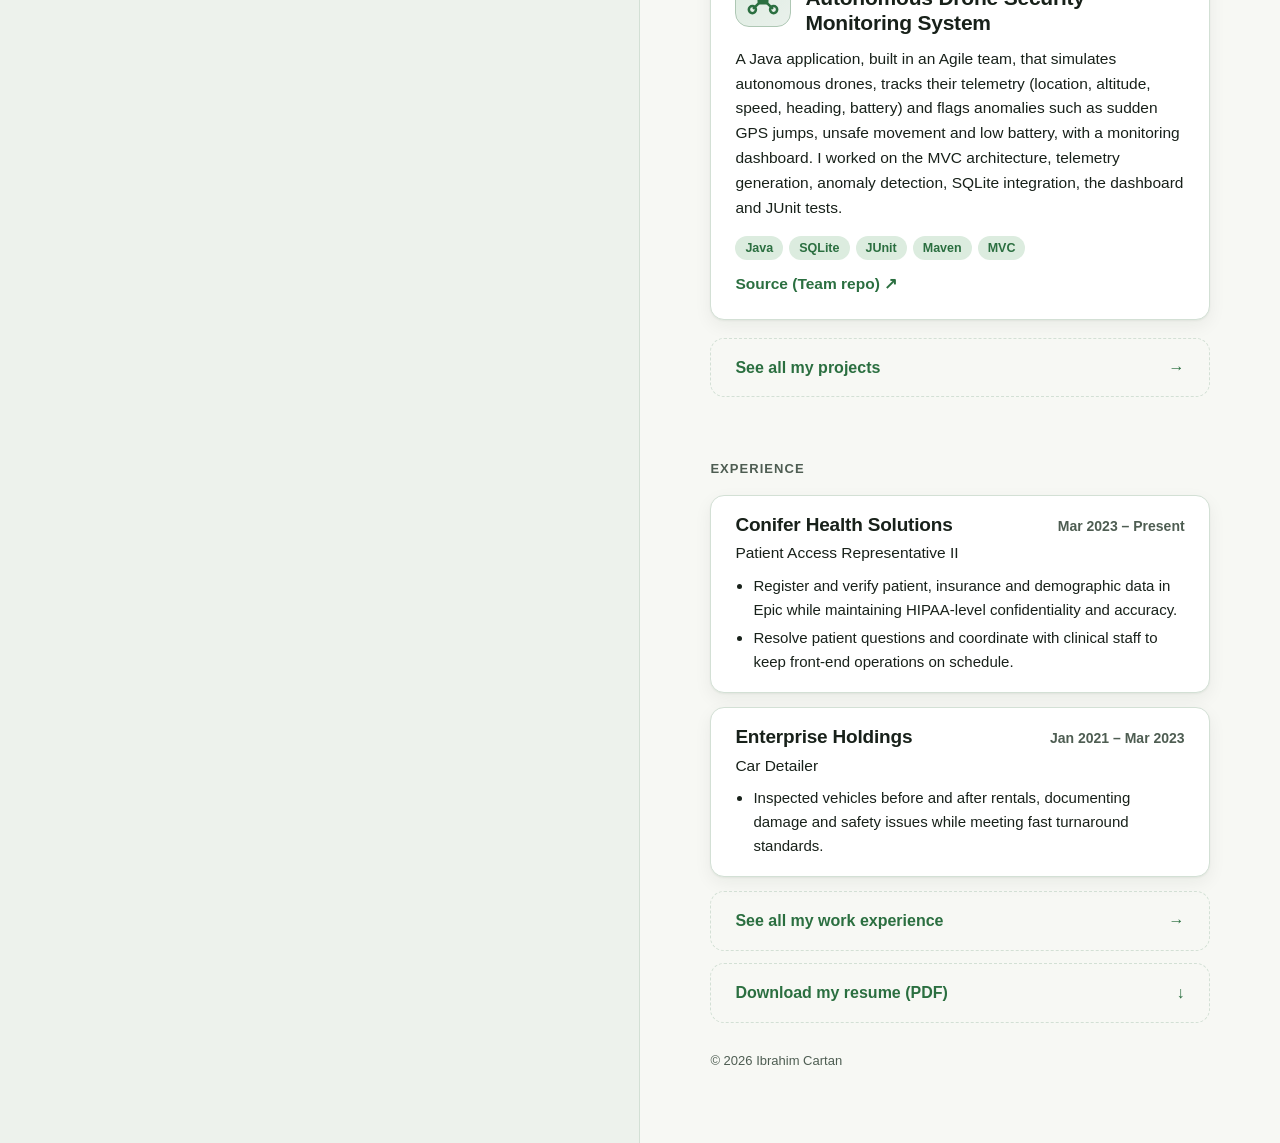
==== commit 6edc6690: "Show the two most recent jobs and add an All work experience page" ====
--- a/index.html
+++ b/index.html
@@ -10,7 +10,7 @@
     // Apply saved theme before paint to avoid a flash.
     try { var t = localStorage.getItem("theme"); if (t) document.documentElement.dataset.theme = t; } catch (e) {}
   </script>
-  <link rel="stylesheet" href="styles.css?v=2026-11-18i">
+  <link rel="stylesheet" href="styles.css?v=2026-11-23a">
 </head>
 <body>
   <a class="skip" href="#main">Skip to content</a>
@@ -244,16 +244,10 @@
           <p class="edu-degree">Car Detailer</p>
           <ul class="job-points"><li>Inspected vehicles before and after rentals, documenting damage and safety issues while meeting fast turnaround standards.</li></ul>
         </article>
-        <article class="edu-card job">
-          <div class="edu-row"><h3>Allied Universal</h3><span class="edu-date">Jun 2020 – Jan 2021</span></div>
-          <p class="edu-degree">Security Officer</p>
-          <ul class="job-points"><li>Patrolled facilities, responded to incidents and wrote detailed reports for supervisors and emergency personnel; verified access credentials.</li></ul>
-        </article>
-        <article class="edu-card job">
-          <div class="edu-row"><h3>Som American Transport</h3><span class="edu-date">Jun 2019 – May 2020</span></div>
-          <p class="edu-degree">Truck Dispatcher</p>
-          <ul class="job-points"><li>Tracked driver routes and schedules across multiple locations in real time, resolving delays and logging delivery updates.</li></ul>
-        </article>
+        <a class="all-projects" href="experience.html">
+          <span>See all my work experience</span>
+          <span class="all-projects-arrow" aria-hidden="true">→</span>
+        </a>
         <a class="all-projects" href="resume.pdf" target="_blank" rel="noopener">
           <span>Download my resume (PDF)</span>
           <span class="all-projects-arrow" aria-hidden="true">↓</span>
@@ -265,6 +259,6 @@
     </main>
   </div>
 
-  <script src="script.js?v=2026-11-18i"></script>
+  <script src="script.js?v=2026-11-23a"></script>
 </body>
 </html>
--- a/styles.css
+++ b/styles.css
@@ -268,3 +268,5 @@
 .sum-thumb { flex: none; width: 64px; height: 44px; object-fit: cover; object-position: top; border-radius: 7px; border: 1px solid var(--accent); background: #fff; }
 .sum-label::before { content: "\25B8\00a0"; }
 details.has-shots[open] .sum-label::before { content: "\25BE\00a0"; }
+.all-projects + .all-projects { margin-top: 12px; }
+.exp-list { margin-bottom: 28px; }
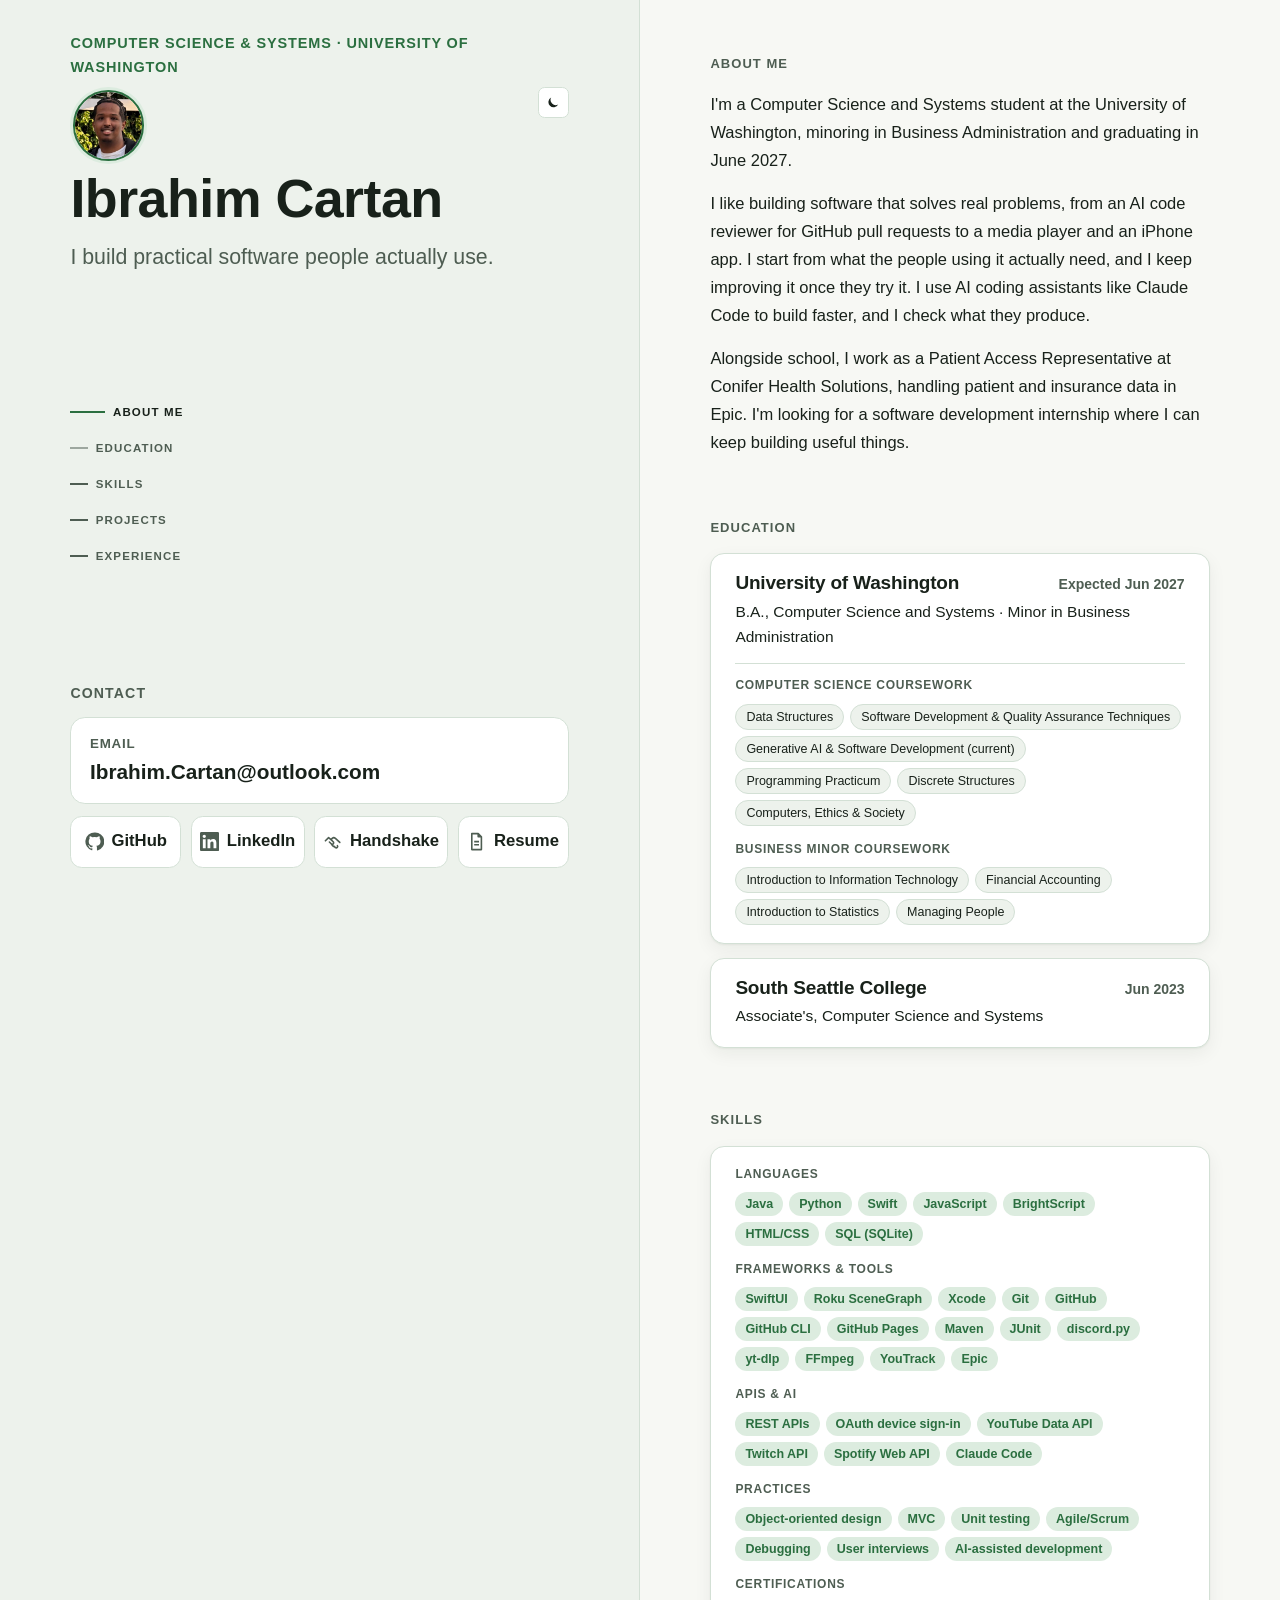
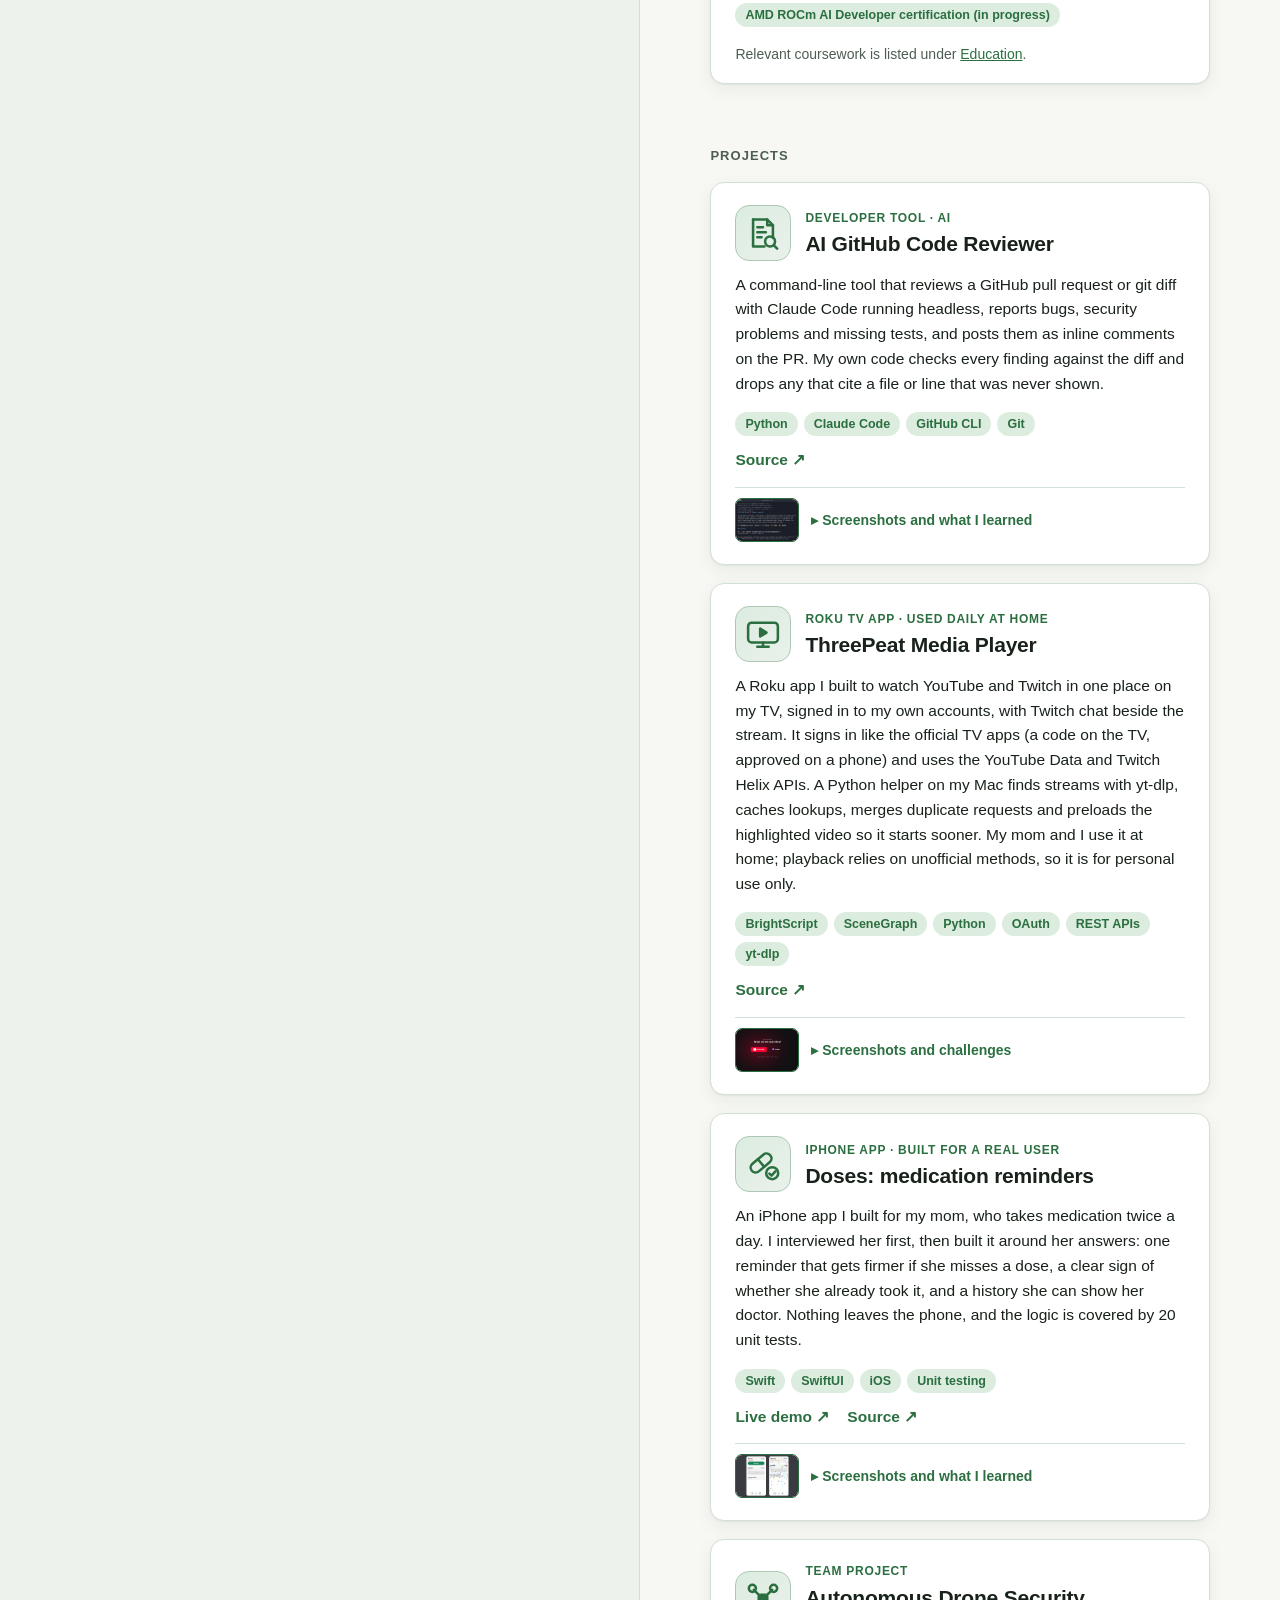
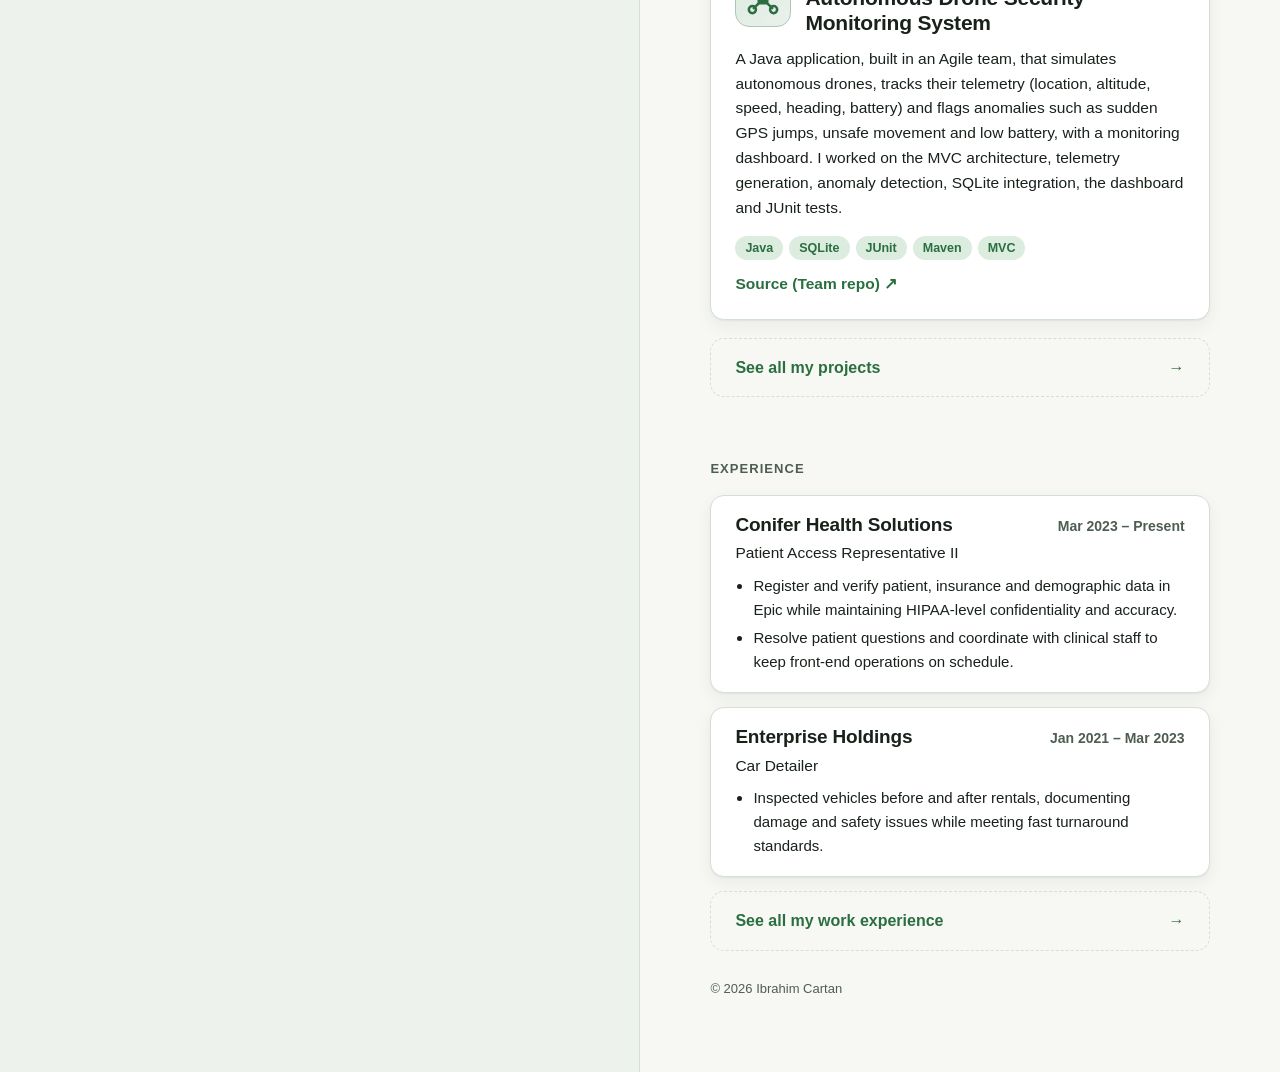
==== commit ca225477: "Remove the extra resume download link, since Resume is in Contact" ====
--- a/index.html
+++ b/index.html
@@ -10,7 +10,7 @@
     // Apply saved theme before paint to avoid a flash.
     try { var t = localStorage.getItem("theme"); if (t) document.documentElement.dataset.theme = t; } catch (e) {}
   </script>
-  <link rel="stylesheet" href="styles.css?v=2026-11-23a">
+  <link rel="stylesheet" href="styles.css?v=2026-11-23b">
 </head>
 <body>
   <a class="skip" href="#main">Skip to content</a>
@@ -248,10 +248,6 @@
           <span>See all my work experience</span>
           <span class="all-projects-arrow" aria-hidden="true">→</span>
         </a>
-        <a class="all-projects" href="resume.pdf" target="_blank" rel="noopener">
-          <span>Download my resume (PDF)</span>
-          <span class="all-projects-arrow" aria-hidden="true">↓</span>
-        </a>
       </section>
 
 
@@ -259,6 +255,6 @@
     </main>
   </div>
 
-  <script src="script.js?v=2026-11-23a"></script>
+  <script src="script.js?v=2026-11-23b"></script>
 </body>
 </html>
